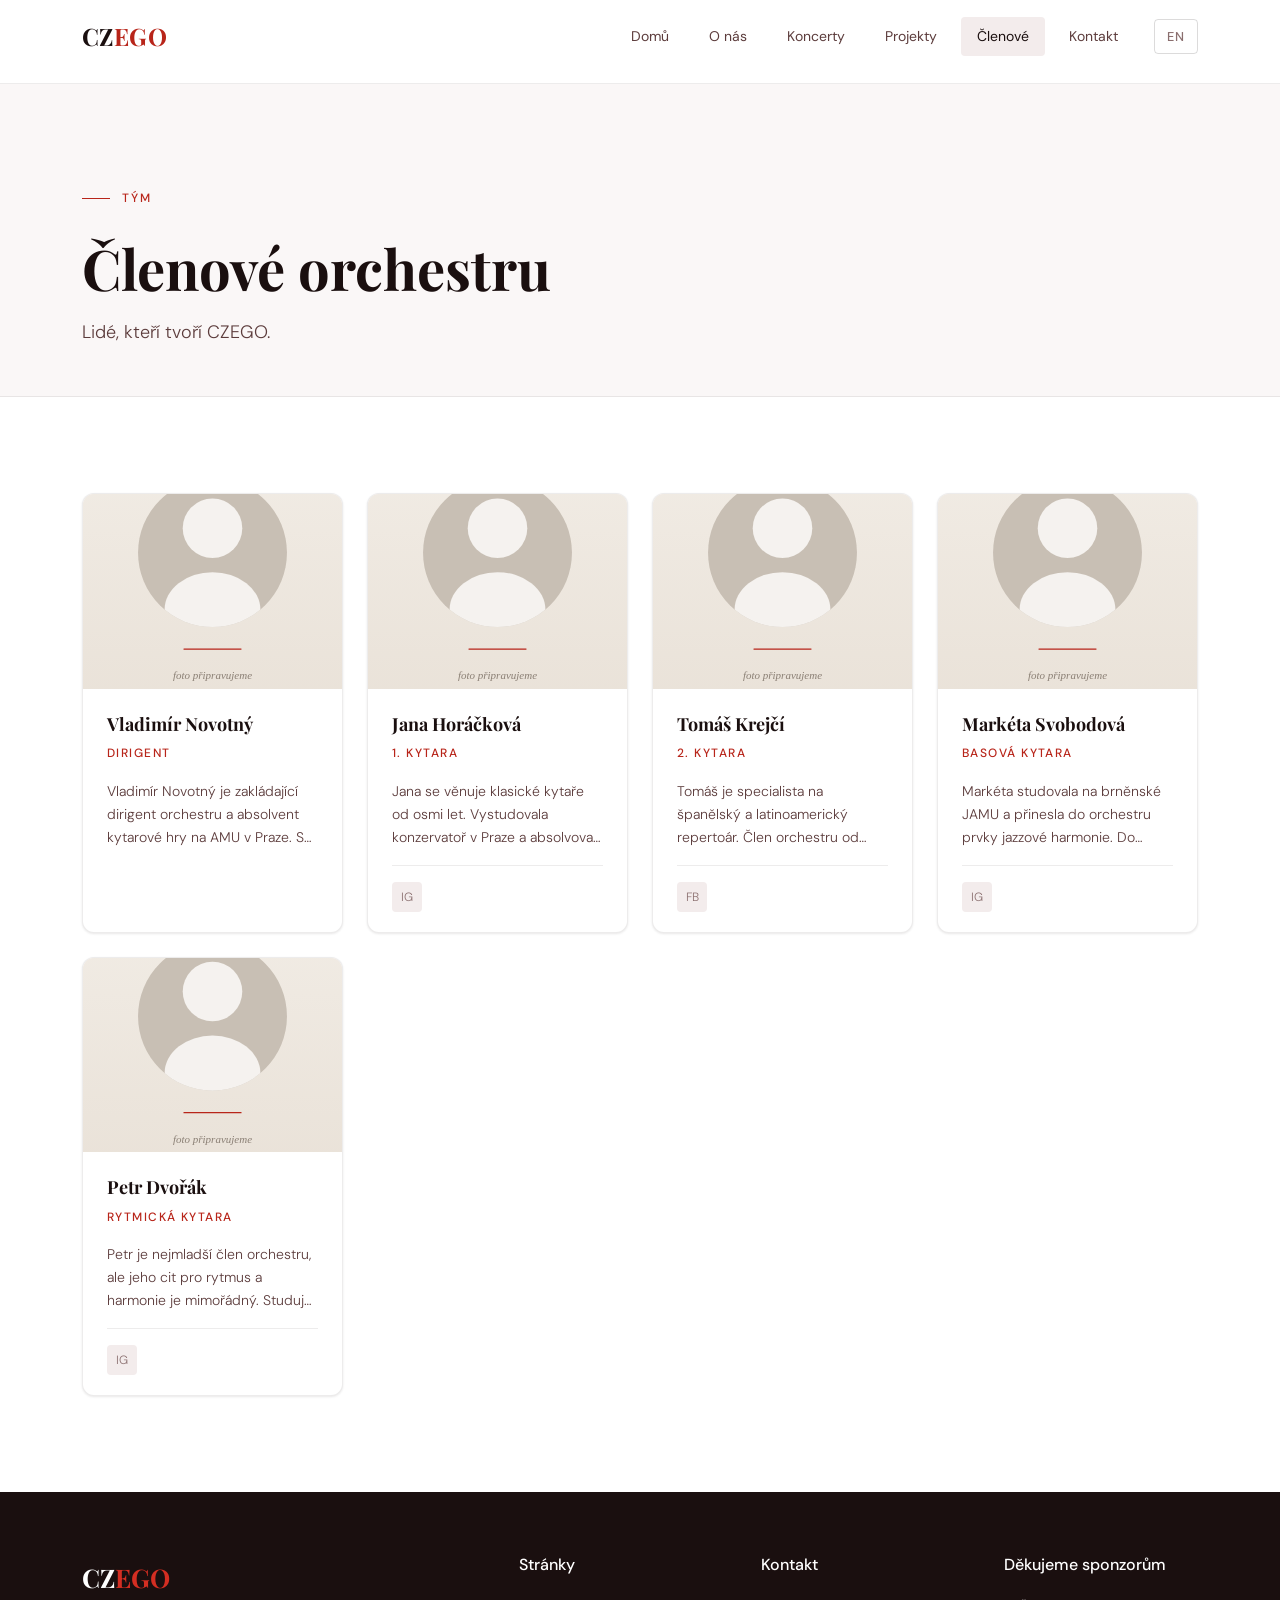
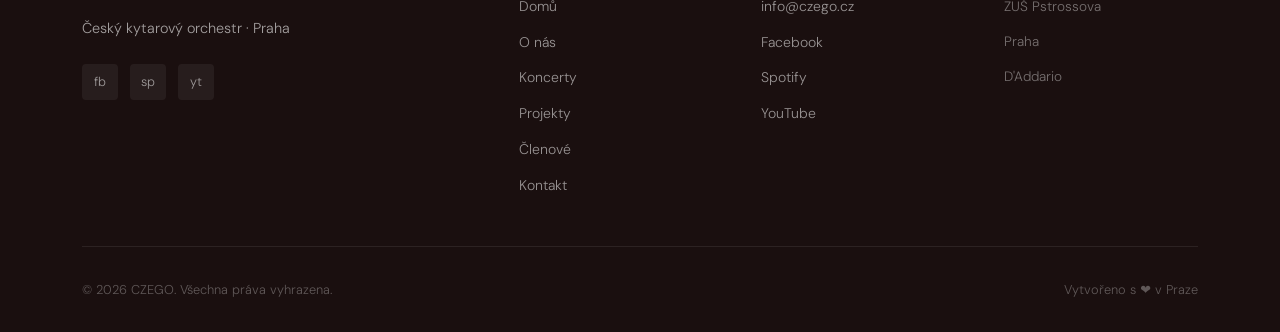
==== clenove.html @ aa153a37 "initial commit" ====
<!DOCTYPE html>
<html lang="cs">
<head>
  <meta charset="UTF-8">
  <meta name="viewport" content="width=device-width, initial-scale=1.0">
  <title>Členové – CZEGO | Český kytarový orchestr</title>
  <meta name="description" content="Poznejte členy Českého kytarového orchestru CZEGO – dirigent Vladimír Novotný a téměř 30 kytarových nadšenců z celé České republiky.">
  <meta name="robots" content="index, follow">
  <link rel="canonical" href="https://czego.cz/clenove.html">
  <link rel="alternate" hreflang="cs" href="https://czego.cz/clenove.html">
  <link rel="alternate" hreflang="en" href="https://czego.cz/clenove.html">
  <meta property="og:type"        content="website">
  <meta property="og:url"         content="https://czego.cz/clenove.html">
  <meta property="og:title"       content="Členové – CZEGO | Český kytarový orchestr">
  <meta property="og:description" content="Poznejte členy Českého kytarového orchestru CZEGO.">
  <meta property="og:image"       content="https://czego.cz/assets/images/og/og-default.jpg">
  <meta property="og:site_name"   content="CZEGO">
  <meta name="twitter:card"       content="summary_large_image">
  <meta name="twitter:image"      content="https://czego.cz/assets/images/og/og-default.jpg">
  <meta name="theme-color"        content="#B8251A">
  <link rel="preconnect" href="https://fonts.googleapis.com">
  <link rel="preconnect" href="https://fonts.gstatic.com" crossorigin>
  <link rel="stylesheet" href="https://fonts.googleapis.com/css2?family=Playfair+Display:ital,wght@0,400;0,700;1,400&family=DM+Sans:opsz,wght@9..40,300;9..40,400;9..40,500&display=swap">
  <link rel="stylesheet" href="assets/css/main.css">
</head>
<body>

<a class="skip-nav" href="#main-content">Přeskočit na obsah</a>

<header class="site-header" role="banner">
  <div class="container">
    <nav class="nav" aria-label="Hlavní navigace">
      <a class="nav__logo" href="index.html">CZ<span>EGO</span></a>
      <button class="nav__burger" id="nav-burger" aria-label="Otevřít menu" aria-expanded="false" aria-controls="nav-links">
        <span></span><span></span><span></span>
      </button>
      <ul class="nav__links" id="nav-links" role="list"></ul>
    </nav>
  </div>
</header>

<main id="main-content" tabindex="-1">

  <div class="page-header">
    <div class="container">
      <p class="eyebrow" id="ph-eyebrow"></p>
      <h1 id="ph-h1"></h1>
      <p class="lead" id="ph-lead" style="margin-top:1rem"></p>
    </div>
  </div>

  <section class="section">
    <div class="container">
      <div id="members-grid" class="members-grid"></div>
    </div>
  </section>

</main>

<footer class="site-footer" role="contentinfo">
  <div class="container" id="site-footer-inner"></div>
</footer>

<script src="assets/js/utils.js"></script>
<script>
(function () {
  const isCs = getLang() === 'cs';
  renderNav('clenove.html');
  renderFooter();

  document.documentElement.lang = getLang();
  if (!isCs) {
    document.title = 'Members – CZEGO | Czech Guitar Orchestra';
    document.querySelector('meta[name="description"]').content = 'Meet the members of the Czech Guitar Orchestra CZEGO – conductor Vladimír Novotný and nearly 30 guitar enthusiasts.';
  }

  document.getElementById('ph-eyebrow').textContent = isCs ? 'Tým' : 'Team';
  document.getElementById('ph-h1').textContent      = isCs ? 'Členové orchestru' : 'Orchestra Members';
  document.getElementById('ph-lead').textContent    = isCs ? 'Lidé, kteří tvoří CZEGO.' : 'The people who make CZEGO.';

  const grid = document.getElementById('members-grid');
  showLoading('members-grid');

  fetchJSON('data/members.json')
    .then(members => {
      const sorted = [...members].sort((a, b) => a.order - b.order);
      grid.innerHTML = sorted.map(m => {
        const hasSocial = m.social && (m.social.instagram || m.social.facebook);
        return `
        <div class="member-card reveal">
          <div class="member-card__photo">
            ${m.photo
              ? `<img src="${escHtml(m.photo)}" alt="${escHtml(m.name)}" loading="lazy" width="400" height="300">`
              : `<div class="member-card__photo-placeholder">${escHtml(initials(m.name))}</div>`}
          </div>
          <div class="member-card__body">
            <div class="member-card__name">${escHtml(m.name)}</div>
            <div class="member-card__role">${escHtml(isCs ? m.role_cs : m.role_en)}</div>
            <p class="member-card__bio">${escHtml(isCs ? m.bio_cs : m.bio_en)}</p>
            ${hasSocial ? `
            <div class="member-card__social">
              ${m.social.instagram ? `<a href="${escHtml(m.social.instagram)}" target="_blank" rel="noopener noreferrer" aria-label="Instagram">IG</a>` : ''}
              ${m.social.facebook  ? `<a href="${escHtml(m.social.facebook)}"  target="_blank" rel="noopener noreferrer" aria-label="Facebook">FB</a>` : ''}
            </div>` : ''}
          </div>
        </div>`;
      }).join('');

      // Structured data pro členy
      const persons = sorted.map(m => ({
        '@context': 'https://schema.org',
        '@type': 'Person',
        'name': m.name,
        'jobTitle': isCs ? m.role_cs : m.role_en,
        'description': isCs ? m.bio_cs : m.bio_en,
        'image': m.photo ? 'https://czego.cz/' + m.photo : undefined,
        'worksFor': { '@type': 'MusicGroup', 'name': 'CZEGO' },
      }));
      const script = document.createElement('script');
      script.type = 'application/ld+json';
      script.textContent = JSON.stringify(persons);
      document.head.appendChild(script);
    })
    .catch(() => showError('members-grid', isCs ? 'Nepodařilo se načíst členy.' : 'Failed to load members.'))
    .finally(() => initReveal());
})();
</script>
</body>
</html>
---- assets/css/main.css ----
/* ============================================================
   CZEGO – Czech Guitar Orchestra
   Design System & Global Styles
   ============================================================ */

/* ── Google Fonts ── */
@import url('https://fonts.googleapis.com/css2?family=Playfair+Display:ital,wght@0,400;0,700;1,400&family=DM+Sans:opsz,wght@9..40,300;9..40,400;9..40,500&display=swap');

/* ── CSS Custom Properties ── */
:root {
  /* Brand colours */
  --red:        #B8251A;
  --red-dark:   #8c1910;
  --red-light:  #d42e22;
  --red-tint:   #fdf2f1;
  --red-tint2:  #f9e0de;

  /* Neutrals */
  --white:      #ffffff;
  --cream:      #faf7f7;
  --sand:       #f3ecec;
  --sand-dark:  #e8dcdc;
  --stone:      #c4b0b0;
  --taupe:      #8a6e6e;
  --brown:      #5c3c3c;
  --ink:        #1a0f0f;

  /* Semantic */
  --text-primary:   var(--ink);
  --text-secondary: var(--brown);
  --text-muted:     var(--taupe);
  --bg-primary:     var(--white);
  --bg-secondary:   var(--cream);
  --bg-tertiary:    var(--sand);
  --border-light:   rgba(26,15,15,.08);
  --border-mid:     rgba(26,15,15,.15);

  /* Typography */
  --font-display: 'Playfair Display', Georgia, serif;
  --font-body:    'DM Sans', system-ui, sans-serif;

  /* Spacing scale */
  --sp-1:  .25rem;
  --sp-2:  .5rem;
  --sp-3:  .75rem;
  --sp-4:  1rem;
  --sp-5:  1.25rem;
  --sp-6:  1.5rem;
  --sp-8:  2rem;
  --sp-10: 2.5rem;
  --sp-12: 3rem;
  --sp-16: 4rem;
  --sp-20: 5rem;
  --sp-24: 6rem;

  /* Radius */
  --r-sm:   4px;
  --r-md:   8px;
  --r-lg:   12px;
  --r-full: 9999px;

  /* Shadows */
  --shadow-sm: 0 1px 3px rgba(26,15,15,.06), 0 1px 2px rgba(26,15,15,.04);
  --shadow-md: 0 4px 12px rgba(26,15,15,.08), 0 2px 4px rgba(26,15,15,.05);
  --shadow-lg: 0 12px 32px rgba(26,15,15,.1), 0 4px 8px rgba(26,15,15,.06);

  /* Transitions */
  --transition: 200ms ease;
  --transition-slow: 400ms ease;

  /* Layout */
  --container: 1180px;
  --container-narrow: 760px;
  --nav-height: 68px;
}

/* ── Reset & Base ── */
*, *::before, *::after { box-sizing: border-box; margin: 0; padding: 0; }

html {
  scroll-behavior: smooth;
  -webkit-text-size-adjust: 100%;
}

body {
  background: var(--bg-primary);
  color: var(--text-primary);
  font-family: var(--font-body);
  font-weight: 300;
  font-size: 1rem;
  line-height: 1.7;
  -webkit-font-smoothing: antialiased;
  -moz-osx-font-smoothing: grayscale;
}

img, svg { display: block; max-width: 100%; }
a { color: inherit; text-decoration: none; }
button { font-family: var(--font-body); cursor: pointer; }
ul, ol { list-style: none; }
input, textarea { font-family: var(--font-body); }

/* ── Skip Nav (Accessibility) ── */
.skip-nav {
  position: absolute;
  top: -100%;
  left: var(--sp-4);
  background: var(--red);
  color: var(--white);
  padding: var(--sp-3) var(--sp-6);
  border-radius: var(--r-sm);
  font-size: .875rem;
  font-weight: 500;
  z-index: 9999;
  transition: top var(--transition);
}
.skip-nav:focus { top: var(--sp-4); }

/* ── Container ── */
.container {
  width: 100%;
  max-width: var(--container);
  margin-inline: auto;
  padding-inline: var(--sp-8);
}
.container--narrow {
  max-width: var(--container-narrow);
}

/* ── Typography ── */
h1, h2, h3, h4, h5, h6 {
  font-family: var(--font-display);
  font-weight: 700;
  line-height: 1.15;
  color: var(--text-primary);
}
h1 { font-size: clamp(2.25rem, 5vw, 3.5rem); }
h2 { font-size: clamp(1.75rem, 3.5vw, 2.5rem); }
h3 { font-size: clamp(1.25rem, 2.5vw, 1.5rem); }
h4 { font-size: 1.125rem; }

p { max-width: 68ch; }
p + p { margin-top: var(--sp-4); }

.lead {
  font-size: 1.125rem;
  color: var(--text-secondary);
  font-weight: 300;
  line-height: 1.75;
}

.eyebrow {
  display: inline-flex;
  align-items: center;
  gap: var(--sp-3);
  font-size: .75rem;
  font-weight: 500;
  letter-spacing: .18em;
  text-transform: uppercase;
  color: var(--red);
  margin-bottom: var(--sp-4);
}
.eyebrow::before {
  content: '';
  display: block;
  width: 28px;
  height: 1.5px;
  background: var(--red);
  flex-shrink: 0;
}

/* ── Buttons ── */
.btn {
  display: inline-flex;
  align-items: center;
  gap: var(--sp-2);
  padding: .75rem 1.75rem;
  font-size: .875rem;
  font-weight: 500;
  letter-spacing: .04em;
  border-radius: var(--r-sm);
  border: 1.5px solid transparent;
  transition: all var(--transition);
  white-space: nowrap;
  line-height: 1;
}
.btn--primary {
  background: var(--red);
  color: var(--white);
  border-color: var(--red);
}
.btn--primary:hover {
  background: var(--red-dark);
  border-color: var(--red-dark);
  transform: translateY(-1px);
  box-shadow: var(--shadow-md);
}
.btn--outline {
  background: transparent;
  color: var(--ink);
  border-color: var(--border-mid);
}
.btn--outline:hover {
  border-color: var(--ink);
  background: var(--ink);
  color: var(--white);
}
.btn--ghost {
  background: transparent;
  color: var(--red);
  border-color: transparent;
  padding-inline: 0;
  text-decoration: underline;
  text-underline-offset: 3px;
}
.btn--ghost:hover { color: var(--red-dark); }

.btn--sm { padding: .5rem 1.125rem; font-size: .8rem; }
.btn--lg { padding: 1rem 2.25rem; font-size: 1rem; }

.btn-group {
  display: flex;
  gap: var(--sp-3);
  flex-wrap: wrap;
  align-items: center;
}

/* ── Navigation ── */
.site-header {
  position: sticky;
  top: 0;
  margin-top: var(--sp-4);
  z-index: 100;
  background: rgba(255,255,255,.95);
  backdrop-filter: blur(12px);
  -webkit-backdrop-filter: blur(12px);
  border-bottom: 1px solid var(--border-light);
  height: var(--nav-height);
}
.nav {
  display: flex;
  align-items: center;
  justify-content: space-between;
  height: 100%;
}
.nav__logo {
  font-family: var(--font-display);
  font-size: 1.5rem;
  font-weight: 700;
  color: var(--ink);
  letter-spacing: .02em;
}
.nav__logo span { color: var(--red); }

.nav__links {
  display: flex;
  align-items: center;
  gap: var(--sp-2);
}
.nav__link {
  display: block;
  padding: var(--sp-2) var(--sp-4);
  font-size: .875rem;
  font-weight: 400;
  color: var(--text-secondary);
  border-radius: var(--r-sm);
  transition: color var(--transition), background var(--transition);
  background: none;
  border: none;
}
.nav__link:hover, .nav__link.active {
  color: var(--ink);
  background: var(--bg-tertiary);
}
.nav__link--cta {
  background: var(--red);
  color: var(--white) !important;
  padding: var(--sp-2) var(--sp-5);
  margin-left: var(--sp-2);
}
.nav__link--cta:hover {
  background: var(--red-dark);
  color: var(--white) !important;
}
.nav__lang {
  display: flex;
  align-items: center;
  gap: var(--sp-1);
  padding: var(--sp-2) var(--sp-3);
  font-size: .8rem;
  font-weight: 500;
  letter-spacing: .06em;
  color: var(--text-muted);
  background: none;
  border: 1px solid var(--border-mid);
  border-radius: var(--r-sm);
  transition: all var(--transition);
  margin-left: var(--sp-3);
}
.nav__lang:hover { color: var(--ink); border-color: var(--ink); }

/* Mobile hamburger */
.nav__burger {
  display: none;
  flex-direction: column;
  justify-content: center;
  gap: 5px;
  width: 36px;
  height: 36px;
  background: none;
  border: none;
  padding: 4px;
}
.nav__burger span {
  display: block;
  height: 1.5px;
  background: var(--ink);
  border-radius: 2px;
  transition: all var(--transition);
}
.nav__burger.open span:nth-child(1) { transform: translateY(6.5px) rotate(45deg); }
.nav__burger.open span:nth-child(2) { opacity: 0; }
.nav__burger.open span:nth-child(3) { transform: translateY(-6.5px) rotate(-45deg); }

/* ── Hero Section ── */
.hero {
  position: relative;
  min-height: calc(100svh - var(--nav-height));
  display: flex;
  align-items: center;
  background: var(--bg-secondary) center/cover no-repeat;
  background-image: linear-gradient(rgba(0, 0, 0, .60), rgba(0, 0, 0, .60)), url('../images/og/hero_main_page.jpg');
  overflow: hidden;
  padding-block: var(--sp-24);
}
.hero::before {
  content: '';
  position: absolute;
  inset: 0;
  background:
    radial-gradient(ellipse 55% 65% at 75% 40%, rgba(184,37,26,.06) 0%, transparent 70%),
    repeating-linear-gradient(
      -45deg,
      transparent, transparent 48px,
      rgba(30,26,23,.015) 48px, rgba(30,26,23,.015) 49px
    );
  pointer-events: none;
}
.hero__content {
  position: relative;
  z-index: 1;
  max-width: 680px;
}
.hero .eyebrow { color: var(--white); opacity: .75; }
.hero .eyebrow::before { background: var(--white); }
.hero__h1 { margin-bottom: var(--sp-6); color: var(--white); }
.hero__h1 em {
  font-style: italic;
  color: var(--red-light);
}
.hero__sub {
  font-size: 1.125rem;
  color: rgba(255,255,255,.85);
  max-width: 500px;
  margin-bottom: var(--sp-8);
  border-left: 2px solid var(--red);
  padding-left: var(--sp-5);
}
.hero .btn--outline {
  color: var(--white);
  border-color: rgba(255,255,255,.5);
}
.hero .btn--outline:hover {
  background: var(--white);
  border-color: var(--white);
  color: var(--ink);
}
.hero__deco {
  position: absolute;
  right: -2rem;
  top: 50%;
  transform: translateY(-50%);
  font-family: var(--font-display);
  font-size: clamp(10rem, 22vw, 22rem);
  font-weight: 700;
  color: rgba(184,37,26,.04);
  line-height: 1;
  pointer-events: none;
  user-select: none;
  letter-spacing: -.02em;
}

/* ── Page Header ── */
.page-header {
  background: var(--bg-secondary);
  padding-block: var(--sp-24) var(--sp-12);
  border-bottom: 1px solid var(--border-light);
}
.page-header h1 { margin-top: var(--sp-3); }

/* ── Section Base ── */
.section {
  padding-block: var(--sp-24);
}
.section--sm { padding-block: var(--sp-16); }
.section--lg { padding-block: clamp(var(--sp-24), 8vw, 9rem); }
.section--alt { background: var(--bg-secondary); }
.section--sand { background: var(--sand); }
.section--dark {
  background: var(--ink);
  color: var(--white);
}
.section--dark .eyebrow { color: var(--red-light); }
.section--dark .eyebrow::before { background: var(--red-light); }
.section--dark h2 { color: var(--white); }
.section--dark .lead { color: rgba(255,255,255,.65); }

.section__header {
  margin-bottom: var(--sp-12);
  max-width: 600px;
}
.section__header h2 { margin-top: var(--sp-3); }
.section__header .lead { margin-top: var(--sp-4); }

/* ── Concert Cards ── */
.concerts-grid {
  display: grid;
  grid-template-columns: repeat(auto-fill, minmax(300px, 1fr));
  gap: 1px;
  background: var(--border-light);
  border: 1px solid var(--border-light);
  border-radius: var(--r-md);
  overflow: hidden;
}
.concert-card {
  background: var(--white);
  padding: var(--sp-8);
  position: relative;
  transition: background var(--transition), box-shadow var(--transition);
}
.concert-card::before {
  content: '';
  position: absolute;
  top: 0; left: 0; right: 0;
  height: 3px;
  background: var(--red);
  transform: scaleX(0);
  transform-origin: left;
  transition: transform var(--transition-slow);
}
.concert-card:hover { background: var(--cream); }
.concert-card:hover::before { transform: scaleX(1); }

.concert-card__badge {
  display: inline-block;
  font-size: .7rem;
  font-weight: 500;
  letter-spacing: .1em;
  text-transform: uppercase;
  padding: .2rem .65rem;
  border-radius: var(--r-full);
  margin-bottom: var(--sp-4);
}
.concert-card__badge--upcoming {
  background: var(--red-tint);
  color: var(--red);
}
.concert-card__badge--past {
  background: var(--bg-tertiary);
  color: var(--text-muted);
}
.concert-card__date {
  font-family: var(--font-display);
  font-size: 3.5rem;
  font-weight: 700;
  line-height: 1;
  color: var(--red);
}
.concert-card__month {
  font-size: .72rem;
  font-weight: 500;
  letter-spacing: .15em;
  text-transform: uppercase;
  color: var(--text-muted);
  margin-bottom: var(--sp-4);
}
.concert-card__title {
  font-family: var(--font-display);
  font-size: 1.125rem;
  font-weight: 700;
  margin-bottom: var(--sp-3);
  color: var(--text-primary);
}
.concert-card__meta {
  font-size: .85rem;
  color: var(--text-muted);
  margin-bottom: var(--sp-1);
}
.concert-card__desc {
  font-size: .875rem;
  color: var(--text-secondary);
  margin-top: var(--sp-3);
  line-height: 1.65;
}
.concert-card__price {
  display: inline-flex;
  align-items: center;
  margin-top: var(--sp-4);
  padding: .3rem .85rem;
  border: 1px solid var(--red-tint2);
  border-radius: var(--r-full);
  font-size: .78rem;
  font-weight: 500;
  color: var(--red);
  background: var(--red-tint);
}

/* ── Member Cards ── */
.members-grid {
  display: grid;
  grid-template-columns: repeat(auto-fill, minmax(240px, 1fr));
  gap: var(--sp-6);
}
.member-card {
  background: var(--white);
  border: 1px solid var(--border-light);
  border-radius: var(--r-lg);
  overflow: hidden;
  transition: box-shadow var(--transition), transform var(--transition);
  box-shadow: var(--shadow-sm);
}
.member-card:hover {
  box-shadow: var(--shadow-lg);
  transform: translateY(-3px);
}
.member-card__photo {
  aspect-ratio: 4/3;
  overflow: hidden;
  background: var(--sand);
  position: relative;
}
.member-card__photo img {
  width: 100%;
  height: 100%;
  object-fit: cover;
  transition: transform var(--transition-slow);
}
.member-card:hover .member-card__photo img { transform: scale(1.04); }
.member-card__photo-placeholder {
  width: 100%;
  height: 100%;
  display: flex;
  align-items: center;
  justify-content: center;
  font-family: var(--font-display);
  font-size: 2.5rem;
  font-weight: 700;
  color: var(--red);
  background: linear-gradient(135deg, var(--red-tint) 0%, var(--sand) 100%);
}
.member-card__body { padding: var(--sp-5) var(--sp-6); }
.member-card__name {
  font-family: var(--font-display);
  font-size: 1.125rem;
  font-weight: 700;
  margin-bottom: var(--sp-1);
}
.member-card__role {
  font-size: .75rem;
  font-weight: 500;
  letter-spacing: .12em;
  text-transform: uppercase;
  color: var(--red);
  margin-bottom: var(--sp-4);
}
.member-card__bio {
  font-size: .875rem;
  color: var(--text-secondary);
  line-height: 1.65;
  display: -webkit-box;
  -webkit-line-clamp: 3;
  -webkit-box-orient: vertical;
  overflow: hidden;
}
.member-card__social {
  display: flex;
  gap: var(--sp-3);
  margin-top: var(--sp-4);
  padding-top: var(--sp-4);
  border-top: 1px solid var(--border-light);
}
.member-card__social a {
  display: flex;
  align-items: center;
  justify-content: center;
  width: 30px;
  height: 30px;
  border-radius: var(--r-sm);
  background: var(--bg-tertiary);
  color: var(--text-muted);
  font-size: .75rem;
  transition: all var(--transition);
}
.member-card__social a:hover {
  background: var(--red-tint);
  color: var(--red);
}

/* ── Project Cards ── */
.projects-grid {
  display: grid;
  grid-template-columns: repeat(auto-fill, minmax(320px, 1fr));
  gap: var(--sp-6);
}
.project-card {
  background: var(--white);
  border: 1px solid var(--border-light);
  border-radius: var(--r-lg);
  overflow: hidden;
  box-shadow: var(--shadow-sm);
  transition: box-shadow var(--transition), transform var(--transition);
}
.project-card:hover {
  box-shadow: var(--shadow-lg);
  transform: translateY(-3px);
}
.project-card__image {
  aspect-ratio: 16/9;
  overflow: hidden;
  background: var(--sand);
  position: relative;
}
.project-card__image img {
  width: 100%;
  height: 100%;
  object-fit: cover;
  transition: transform var(--transition-slow);
}
.project-card:hover .project-card__image img { transform: scale(1.04); }
.project-card__image-placeholder {
  width: 100%;
  height: 100%;
  display: flex;
  align-items: center;
  justify-content: center;
  font-size: 2.5rem;
}
.project-card__body { padding: var(--sp-6); }
.project-card__meta {
  display: flex;
  align-items: center;
  gap: var(--sp-3);
  margin-bottom: var(--sp-4);
}
.project-card__category {
  font-size: .7rem;
  font-weight: 500;
  letter-spacing: .1em;
  text-transform: uppercase;
  padding: .2rem .65rem;
  border-radius: var(--r-full);
  background: var(--red-tint);
  color: var(--red);
}
.project-card__year {
  font-size: .78rem;
  color: var(--text-muted);
}
.project-card__title {
  font-family: var(--font-display);
  font-size: 1.125rem;
  font-weight: 700;
  margin-bottom: var(--sp-3);
}
.project-card__desc {
  font-size: .875rem;
  color: var(--text-secondary);
  line-height: 1.65;
}
.project-card__partner {
  margin-top: var(--sp-4);
  padding-top: var(--sp-4);
  border-top: 1px solid var(--border-light);
  font-size: .8rem;
  color: var(--text-muted);
}
.project-card__partner strong { color: var(--text-secondary); }

/* ── Quote Block ── */
.quote-block {
  position: relative;
  padding: var(--sp-10) var(--sp-10) var(--sp-10) var(--sp-12);
  background: var(--red-tint);
  border-left: 4px solid var(--red);
  border-radius: 0 var(--r-md) var(--r-md) 0;
}
.quote-block::before {
  content: '\201C';
  font-family: var(--font-display);
  font-size: 6rem;
  line-height: 1;
  color: var(--red);
  opacity: .2;
  position: absolute;
  top: var(--sp-3);
  left: var(--sp-6);
}
.quote-block__text {
  font-family: var(--font-display);
  font-style: italic;
  font-size: 1.2rem;
  line-height: 1.7;
  color: var(--ink);
  margin-bottom: var(--sp-4);
}
.quote-block__cite {
  font-size: .8rem;
  font-weight: 500;
  letter-spacing: .1em;
  text-transform: uppercase;
  color: var(--red);
}

/* ── Stats Row ── */
.stats-row {
  display: grid;
  grid-template-columns: repeat(auto-fit, minmax(120px, 1fr));
  gap: var(--sp-6);
  padding: var(--sp-8);
  background: var(--white);
  border: 1px solid var(--border-light);
  border-radius: var(--r-lg);
  box-shadow: var(--shadow-sm);
}
.stat {
  text-align: center;
  padding: var(--sp-4) 0;
}
.stat__num {
  font-family: var(--font-display);
  font-size: 2.5rem;
  font-weight: 700;
  color: var(--red);
  line-height: 1;
  margin-bottom: var(--sp-2);
}
.stat__label {
  font-size: .75rem;
  font-weight: 500;
  letter-spacing: .1em;
  text-transform: uppercase;
  color: var(--text-muted);
}

/* ── Two Column Layout ── */
.two-col {
  display: grid;
  grid-template-columns: 1fr 1fr;
  gap: var(--sp-16);
  align-items: center;
}
.two-col--reverse { direction: rtl; }
.two-col--reverse > * { direction: ltr; }

/* ── Destination Tags ── */
.dest-list {
  display: flex;
  gap: var(--sp-2);
  flex-wrap: wrap;
  margin-top: var(--sp-6);
}
.dest-tag {
  display: flex;
  align-items: center;
  gap: var(--sp-2);
  padding: var(--sp-2) var(--sp-5);
  border: 1.5px solid var(--border-mid);
  border-radius: var(--r-full);
  font-size: .875rem;
  font-weight: 400;
  color: var(--text-secondary);
  transition: all var(--transition);
}
.dest-tag--highlight {
  border-color: var(--red-tint2);
  background: var(--red-tint);
  color: var(--red);
  font-weight: 500;
}
.dest-tag:hover { border-color: var(--red); color: var(--red); background: var(--red-tint); }

/* ── Section Divider ── */
.divider {
  height: 1px;
  background: var(--border-light);
  margin-block: var(--sp-8);
}

/* ── Footer ── */
.site-footer {
  background: var(--ink);
  color: rgba(255,255,255,.6);
  padding-block: var(--sp-16) var(--sp-8);
}
.site-footer h3 {
  color: var(--white);
  font-size: 1rem;
  font-weight: 500;
  font-family: var(--font-body);
  margin-bottom: var(--sp-5);
}
.footer__grid {
  display: grid;
  grid-template-columns: 2fr 1fr 1fr 1fr;
  gap: var(--sp-12);
  padding-bottom: var(--sp-12);
  border-bottom: 1px solid rgba(255,255,255,.08);
}
.footer__logo {
  font-family: var(--font-display);
  font-size: 1.6rem;
  font-weight: 700;
  color: var(--white);
  margin-bottom: var(--sp-4);
  display: inline-block;
}
.footer__logo span { color: var(--red-light); }
.footer__tagline {
  font-size: .9rem;
  line-height: 1.7;
  margin-bottom: var(--sp-6);
}
.footer__links { display: flex; flex-direction: column; gap: var(--sp-3); }
.footer__links a {
  font-size: .875rem;
  color: rgba(255,255,255,.55);
  transition: color var(--transition);
}
.footer__links a:hover { color: var(--white); }
.footer__social {
  display: flex;
  gap: var(--sp-3);
  margin-top: var(--sp-4);
}
.footer__social a {
  display: flex;
  align-items: center;
  justify-content: center;
  width: 36px;
  height: 36px;
  border-radius: var(--r-sm);
  background: rgba(255,255,255,.06);
  color: rgba(255,255,255,.55);
  font-size: .8rem;
  transition: all var(--transition);
}
.footer__social a:hover { background: var(--red); color: var(--white); }
.footer__bottom {
  display: flex;
  align-items: center;
  justify-content: space-between;
  padding-top: var(--sp-8);
  font-size: .8rem;
  color: rgba(255,255,255,.3);
  flex-wrap: wrap;
  gap: var(--sp-4);
}

/* ── Loading & Error States ── */
.loading-state {
  display: flex;
  align-items: center;
  justify-content: center;
  padding: var(--sp-16);
  color: var(--text-muted);
  font-size: .9rem;
  gap: var(--sp-3);
}
.loading-spinner {
  width: 20px;
  height: 20px;
  border: 2px solid var(--border-mid);
  border-top-color: var(--red);
  border-radius: 50%;
  animation: spin .8s linear infinite;
}
@keyframes spin { to { transform: rotate(360deg); } }

.error-state {
  padding: var(--sp-8);
  background: var(--red-tint);
  border: 1px solid var(--red-tint2);
  border-radius: var(--r-md);
  color: var(--red-dark);
  font-size: .9rem;
}
.empty-state {
  padding: var(--sp-12);
  text-align: center;
  color: var(--text-muted);
  font-style: italic;
}

/* ── Reveal animations ── */
.reveal {
  opacity: 0;
  transform: translateY(24px);
  transition: opacity .65s ease, transform .65s ease;
}
.reveal.visible {
  opacity: 1;
  transform: none;
}
.reveal-delay-1 { transition-delay: .1s; }
.reveal-delay-2 { transition-delay: .2s; }
.reveal-delay-3 { transition-delay: .3s; }

/* ── Utility ── */
.text-center { text-align: center; }
.text-red { color: var(--red); }
.sr-only {
  position: absolute;
  width: 1px;
  height: 1px;
  padding: 0;
  margin: -1px;
  overflow: hidden;
  clip: rect(0,0,0,0);
  white-space: nowrap;
  border: 0;
}

/* ── Responsive ── */
@media (max-width: 1024px) {
  .footer__grid { grid-template-columns: 1fr 1fr; gap: var(--sp-10); }
  .two-col { gap: var(--sp-10); }
}

@media (max-width: 768px) {
  :root { --nav-height: 60px; }
  .container { padding-inline: var(--sp-5); }

  .nav__links { display: none; flex-direction: column; gap: 0; }
  .nav__links.open {
    display: flex;
    position: fixed;
    top: var(--nav-height);
    left: 0; right: 0;
    background: var(--white);
    border-bottom: 1px solid var(--border-light);
    padding: var(--sp-4);
    box-shadow: var(--shadow-md);
  }
  .nav__links.open .nav__link { padding: var(--sp-4); font-size: 1rem; }
  .nav__links.open .nav__lang { margin: var(--sp-4) var(--sp-4) 0; width: fit-content; }
  .nav__burger { display: flex; }

  .hero { padding-block: var(--sp-16); }
  .hero__deco { display: none; }
  .two-col { grid-template-columns: 1fr; }
  .section { padding-block: var(--sp-16); }
  .footer__grid { grid-template-columns: 1fr; gap: var(--sp-8); }
  .footer__bottom { flex-direction: column; align-items: flex-start; }
  .stats-row { grid-template-columns: repeat(2, 1fr); }
  .projects-grid { grid-template-columns: 1fr; }
  .members-grid { grid-template-columns: repeat(auto-fill, minmax(200px, 1fr)); }
}

@media (max-width: 480px) {
  .btn-group { flex-direction: column; align-items: flex-start; }
  .concerts-grid { grid-template-columns: 1fr; }
  .stats-row { grid-template-columns: repeat(2, 1fr); }
}

/* ── Print ── */
@media print {
  .site-header, .site-footer, .nav__burger { display: none; }
  body { color: #000; background: #fff; }
  a { text-decoration: underline; }
}
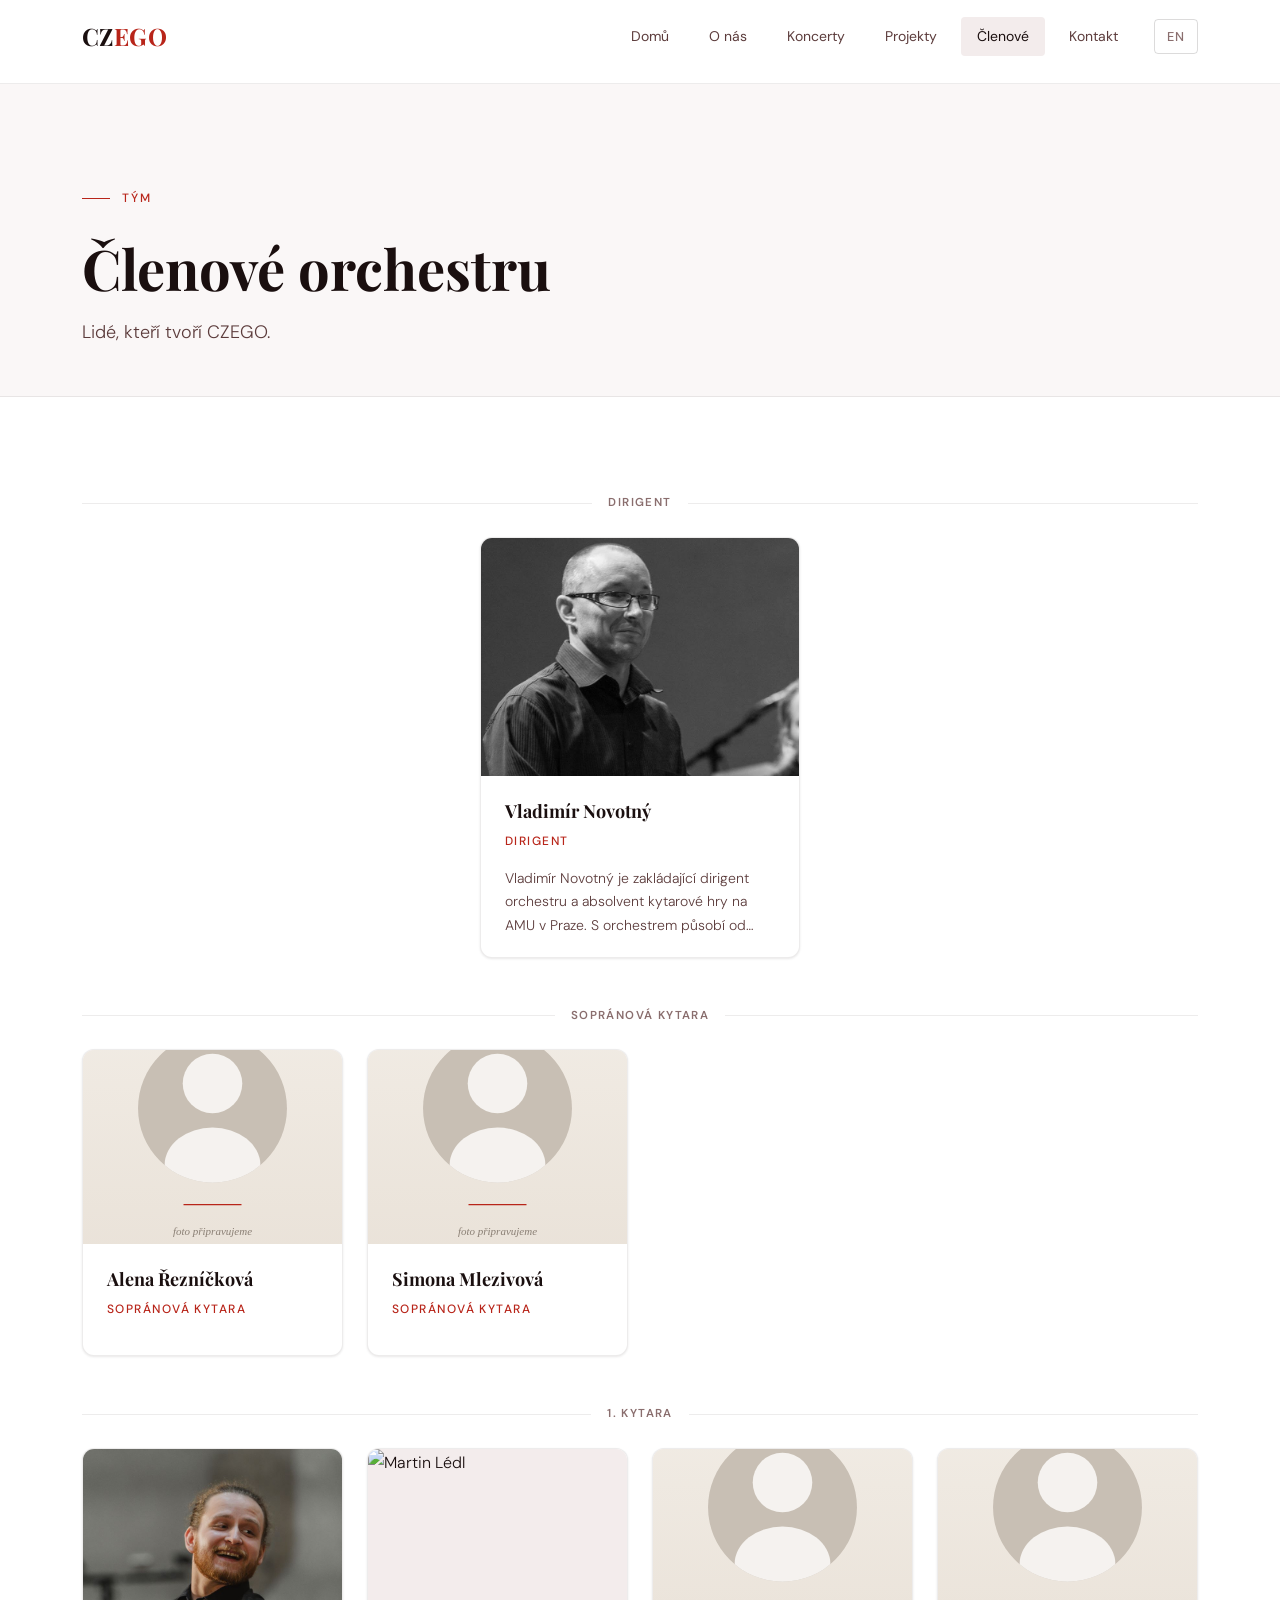
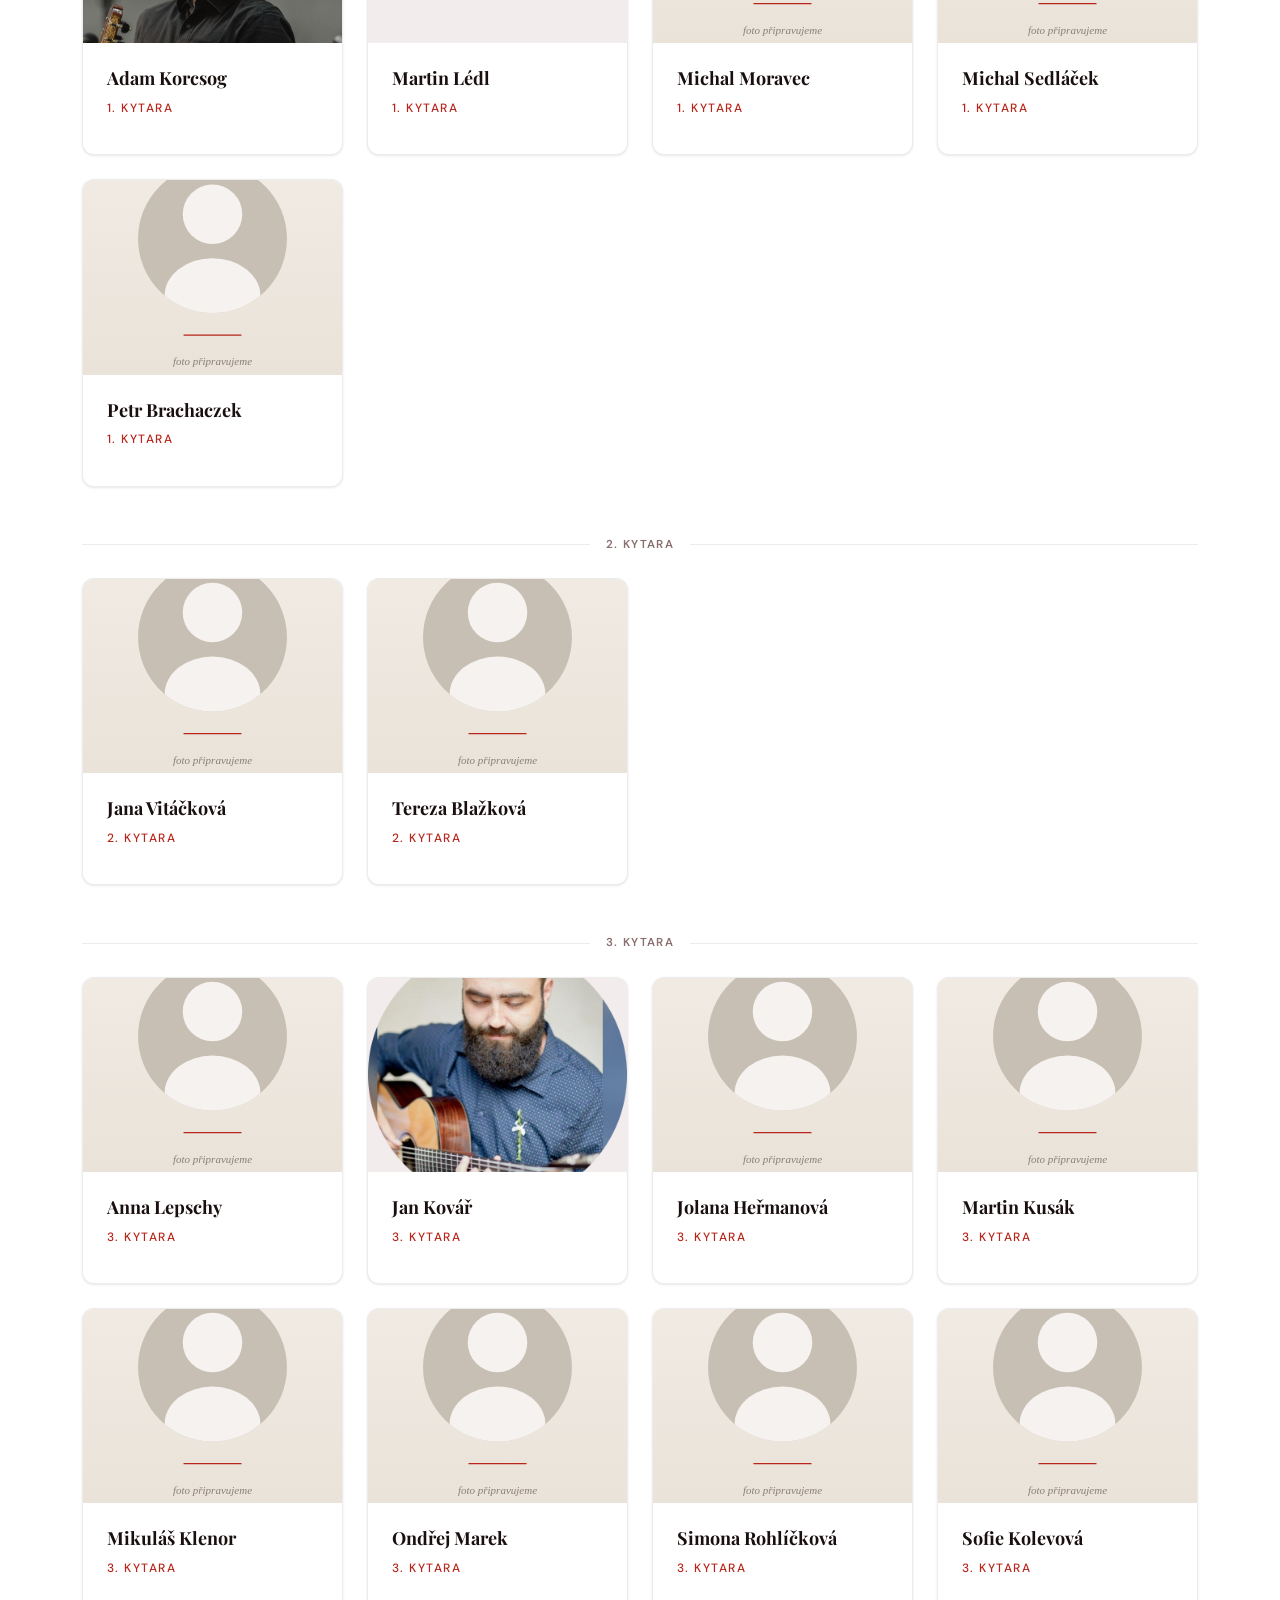
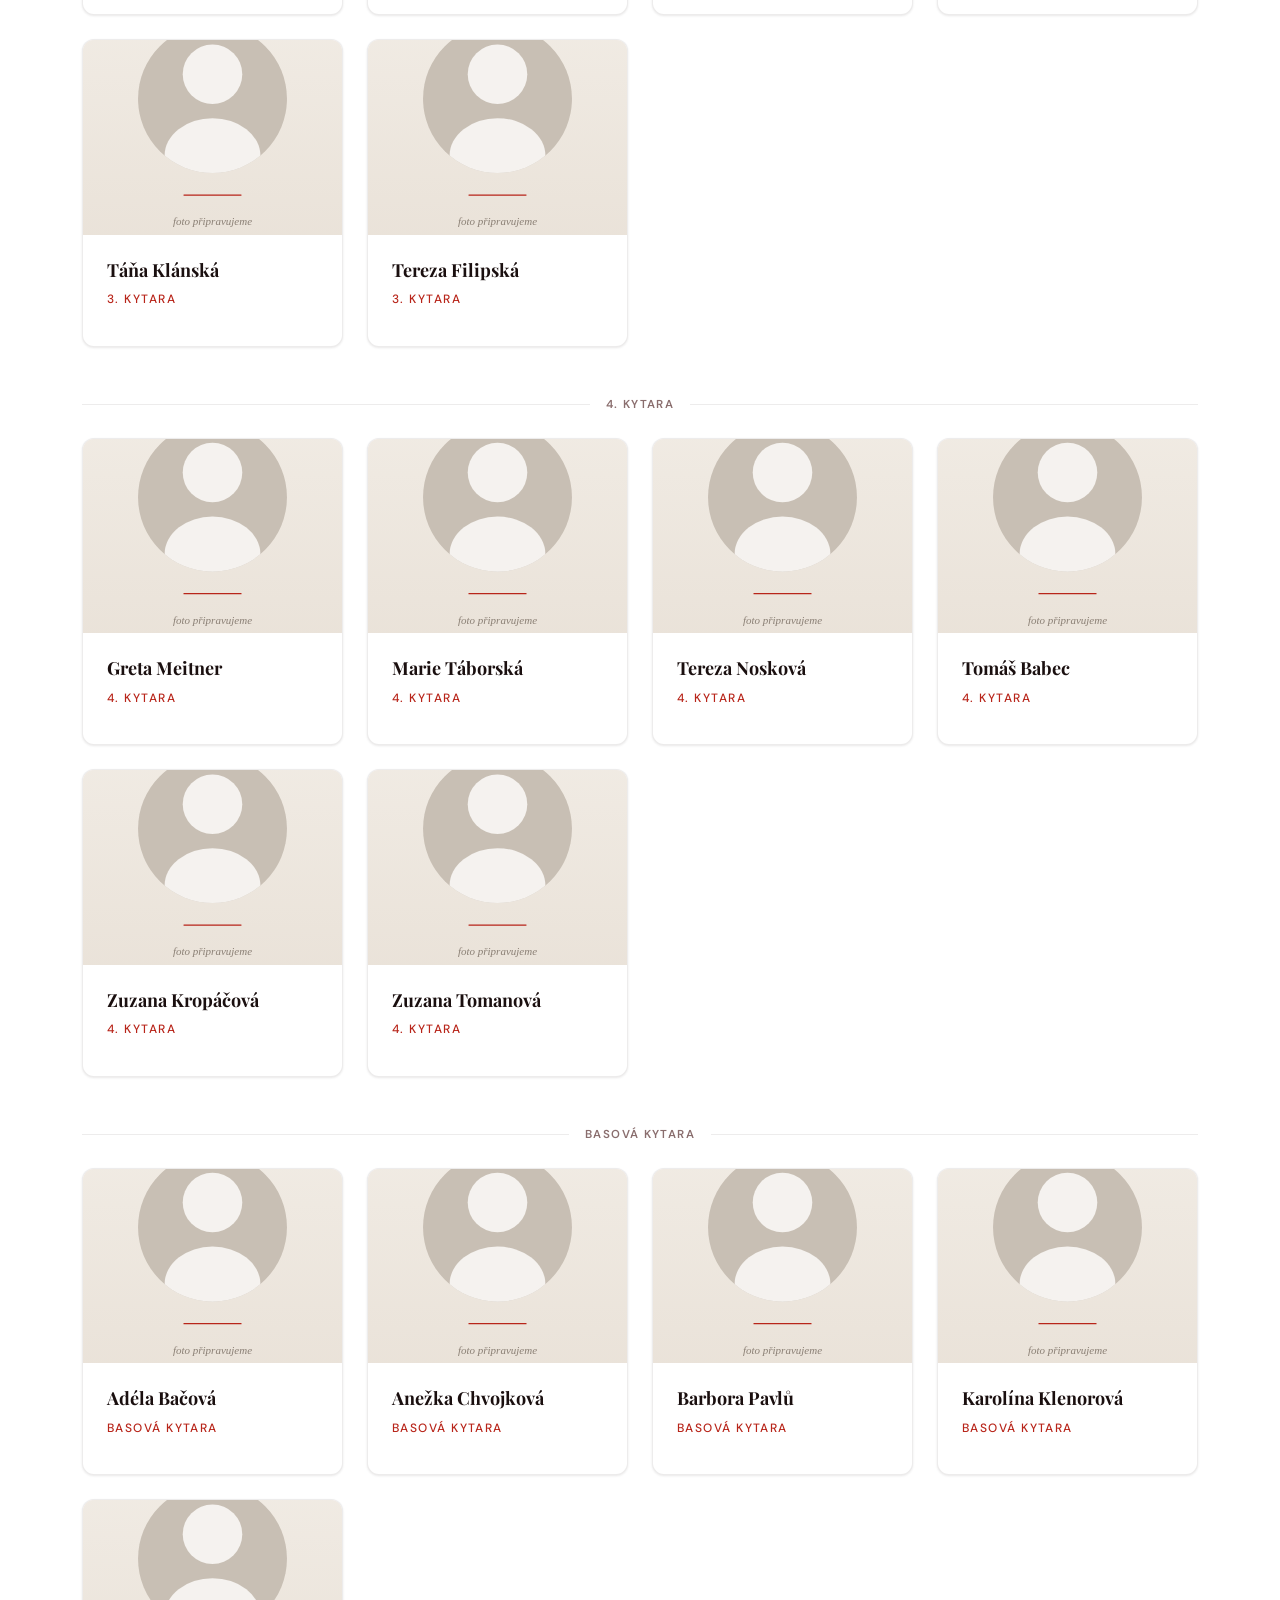
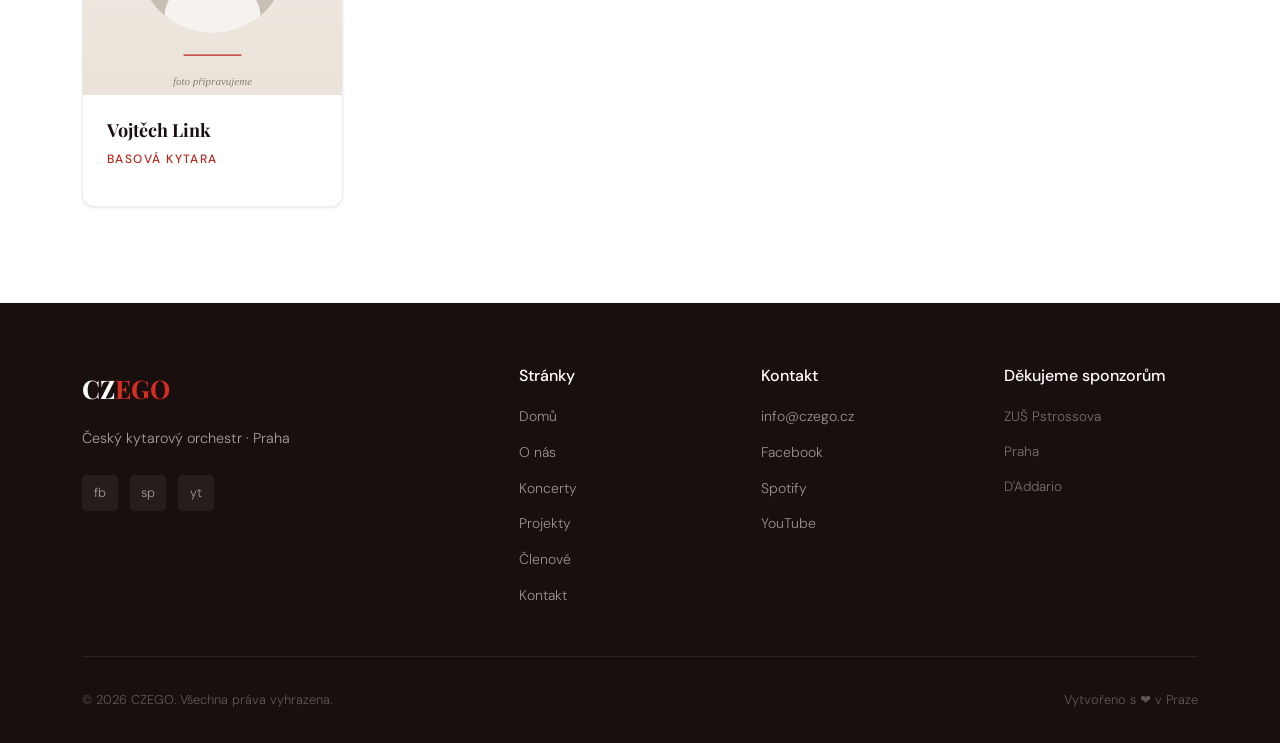
==== commit 779ad476: "update members section and abroad section" ====
--- a/clenove.html
+++ b/clenove.html
@@ -51,7 +51,7 @@
 
   <section class="section">
     <div class="container">
-      <div id="members-grid" class="members-grid"></div>
+      <div id="members-grid"></div>
     </div>
   </section>
 
@@ -83,8 +83,22 @@
 
   fetchJSON('data/members.json')
     .then(members => {
-      const sorted = [...members].sort((a, b) => a.order - b.order);
-      grid.innerHTML = sorted.map(m => {
+      const ROLE_ORDER = {
+        'Dirigent':         0,
+        'Sopránová kytara': 1,
+        '1. kytara':        2,
+        '2. kytara':        3,
+        '3. kytara':        4,
+        '4. kytara':        5,
+        'Basová kytara':    6,
+      };
+      const sorted = [...members].sort((a, b) => {
+        const ra = ROLE_ORDER[a.role_cs] ?? Infinity;
+        const rb = ROLE_ORDER[b.role_cs] ?? Infinity;
+        if (ra !== rb) return ra - rb;
+        return a.name.localeCompare(b.name, 'cs');
+      });
+      function memberCardHTML(m) {
         const hasSocial = m.social && (m.social.instagram || m.social.facebook);
         return `
         <div class="member-card reveal">
@@ -104,7 +118,24 @@
             </div>` : ''}
           </div>
         </div>`;
-      }).join('');
+      }
+
+      // Seskup podle role (zachová pořadí z ROLE_ORDER)
+      const groupMap = new Map();
+      for (const m of sorted) {
+        if (!groupMap.has(m.role_cs)) groupMap.set(m.role_cs, { role_cs: m.role_cs, role_en: m.role_en, members: [] });
+        groupMap.get(m.role_cs).members.push(m);
+      }
+
+      grid.innerHTML = [...groupMap.values()].map(g => `
+        <div class="members-group">
+          <div class="members-group__header">
+            <span class="members-group__label">${escHtml(isCs ? g.role_cs : g.role_en)}</span>
+          </div>
+          <div class="members-grid${g.members.length === 1 ? ' members-grid--solo' : ''}">
+            ${g.members.map(memberCardHTML).join('')}
+          </div>
+        </div>`).join('');
 
       // Structured data pro členy
       const persons = sorted.map(m => ({
--- a/assets/css/main.css
+++ b/assets/css/main.css
@@ -513,12 +513,76 @@
   color: var(--red);
   background: var(--red-tint);
 }
+.concert-card__tickets {
+  display: flex;
+  flex-wrap: wrap;
+  gap: var(--sp-2);
+  margin-top: var(--sp-3);
+}
+.concert-card__tickets-label {
+  display: inline-flex;
+  align-items: center;
+  padding: .3rem .85rem;
+  border: 1px solid var(--border);
+  border-radius: var(--r-full);
+  font-size: .78rem;
+  font-weight: 500;
+  color: var(--text-secondary);
+  background: var(--bg-secondary);
+}
+.concert-card__tickets-link {
+  display: inline-flex;
+  align-items: center;
+  padding: .3rem .85rem;
+  border: 1px solid var(--red);
+  border-radius: var(--r-full);
+  font-size: .78rem;
+  font-weight: 500;
+  color: var(--red);
+  background: transparent;
+  text-decoration: none;
+  transition: background var(--transition), color var(--transition);
+}
+.concert-card__tickets-link:hover {
+  background: var(--red);
+  color: var(--white);
+}
+
+/* ── Member Groups ── */
+.members-group + .members-group {
+  margin-top: var(--sp-12);
+}
+.members-group__header {
+  display: flex;
+  align-items: center;
+  gap: var(--sp-4);
+  margin-bottom: var(--sp-6);
+}
+.members-group__label {
+  white-space: nowrap;
+  font-size: .72rem;
+  font-weight: 600;
+  letter-spacing: .12em;
+  text-transform: uppercase;
+  color: var(--text-muted);
+}
+.members-group__header::before,
+.members-group__header::after {
+  content: '';
+  flex: 1;
+  height: 1px;
+  background: var(--border-light);
+}
 
 /* ── Member Cards ── */
 .members-grid {
   display: grid;
   grid-template-columns: repeat(auto-fill, minmax(240px, 1fr));
   gap: var(--sp-6);
+}
+.members-grid--solo {
+  grid-template-columns: minmax(240px, 320px);
+  justify-content: center;
 }
 .member-card {
   background: var(--white);
@@ -787,6 +851,122 @@
   font-weight: 500;
 }
 .dest-tag:hover { border-color: var(--red); color: var(--red); background: var(--red-tint); }
+
+/* ── Abroad Tabs ── */
+.abroad-tablist {
+  display: flex;
+  flex-wrap: wrap;
+  gap: var(--sp-2);
+  margin-top: var(--sp-8);
+  margin-bottom: var(--sp-8);
+}
+.abroad-tab {
+  display: inline-flex;
+  align-items: center;
+  gap: var(--sp-2);
+  padding: .45rem 1.1rem;
+  border: 1px solid var(--border-mid);
+  border-radius: var(--r-full);
+  background: transparent;
+  font-size: .85rem;
+  font-weight: 500;
+  color: var(--text-secondary);
+  cursor: pointer;
+  transition: all var(--transition);
+  font-family: var(--font-body);
+}
+.abroad-tab:hover {
+  border-color: var(--red);
+  color: var(--red);
+  background: var(--red-tint);
+}
+.abroad-tab--active {
+  border-color: var(--red);
+  background: var(--red);
+  color: var(--white);
+}
+.abroad-tab--active:hover {
+  background: var(--red-dark);
+  border-color: var(--red-dark);
+  color: var(--white);
+}
+.abroad-tab--highlight:not(.abroad-tab--active) {
+  border-color: var(--red-tint2);
+  color: var(--red);
+  background: var(--red-tint);
+}
+.abroad-panel {
+  animation: fadeSlideUp 280ms ease both;
+}
+@keyframes fadeSlideUp {
+  from { opacity: 0; transform: translateY(12px); }
+  to   { opacity: 1; transform: translateY(0); }
+}
+.two-col--abroad {
+  align-items: start;
+  gap: var(--sp-12);
+}
+.abroad-photo-wrap {
+  border-radius: var(--r-lg);
+  overflow: hidden;
+  box-shadow: 0 8px 32px rgba(26,8,8,.18);
+}
+.abroad-photo {
+  display: block;
+  width: 100%;
+  height: auto;
+  aspect-ratio: 8 / 5;
+  object-fit: cover;
+}
+.abroad-content {
+  display: flex;
+  flex-direction: column;
+  gap: var(--sp-4);
+}
+.abroad-content--full {
+  max-width: 680px;
+}
+.abroad-event {
+  font-size: .78rem;
+  font-weight: 500;
+  letter-spacing: .08em;
+  text-transform: uppercase;
+  color: var(--red);
+  margin: 0;
+}
+.abroad-title {
+  font-family: var(--font-display);
+  font-size: clamp(1.4rem, 3vw, 2rem);
+  font-weight: 700;
+  color: var(--text-primary);
+  margin: 0;
+}
+.abroad-texts p {
+  font-size: .95rem;
+  color: var(--text-secondary);
+  line-height: 1.75;
+  margin: 0;
+}
+.abroad-texts p + p { margin-top: var(--sp-3); }
+.abroad-facts {
+  display: flex;
+  flex-wrap: wrap;
+  gap: var(--sp-2);
+  margin-top: var(--sp-2);
+}
+.abroad-fact {
+  display: inline-flex;
+  align-items: center;
+  padding: .28rem .8rem;
+  border: 1px solid var(--border-light);
+  border-radius: var(--r-full);
+  font-size: .78rem;
+  color: var(--text-muted);
+  background: var(--white);
+}
+@media (max-width: 768px) {
+  .two-col--abroad { grid-template-columns: 1fr; gap: var(--sp-8); }
+}
 
 /* ── Section Divider ── */
 .divider {
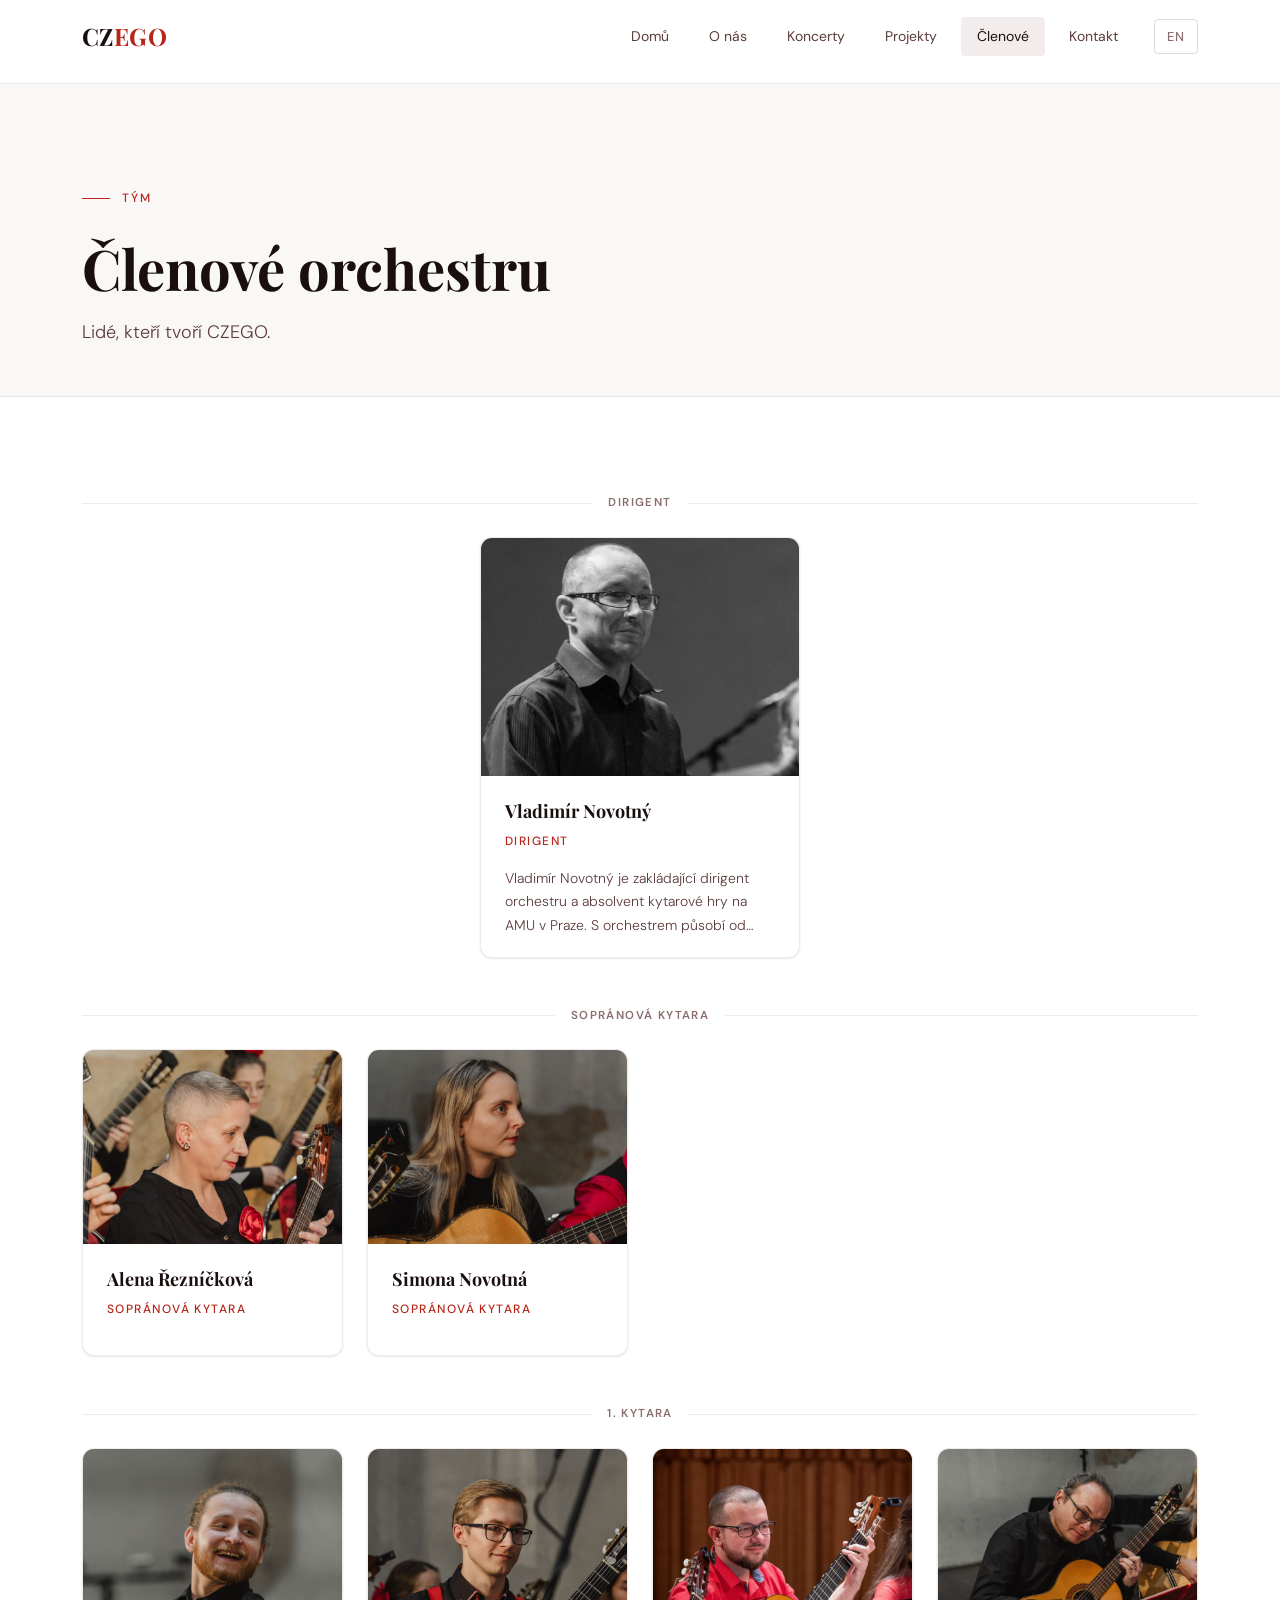
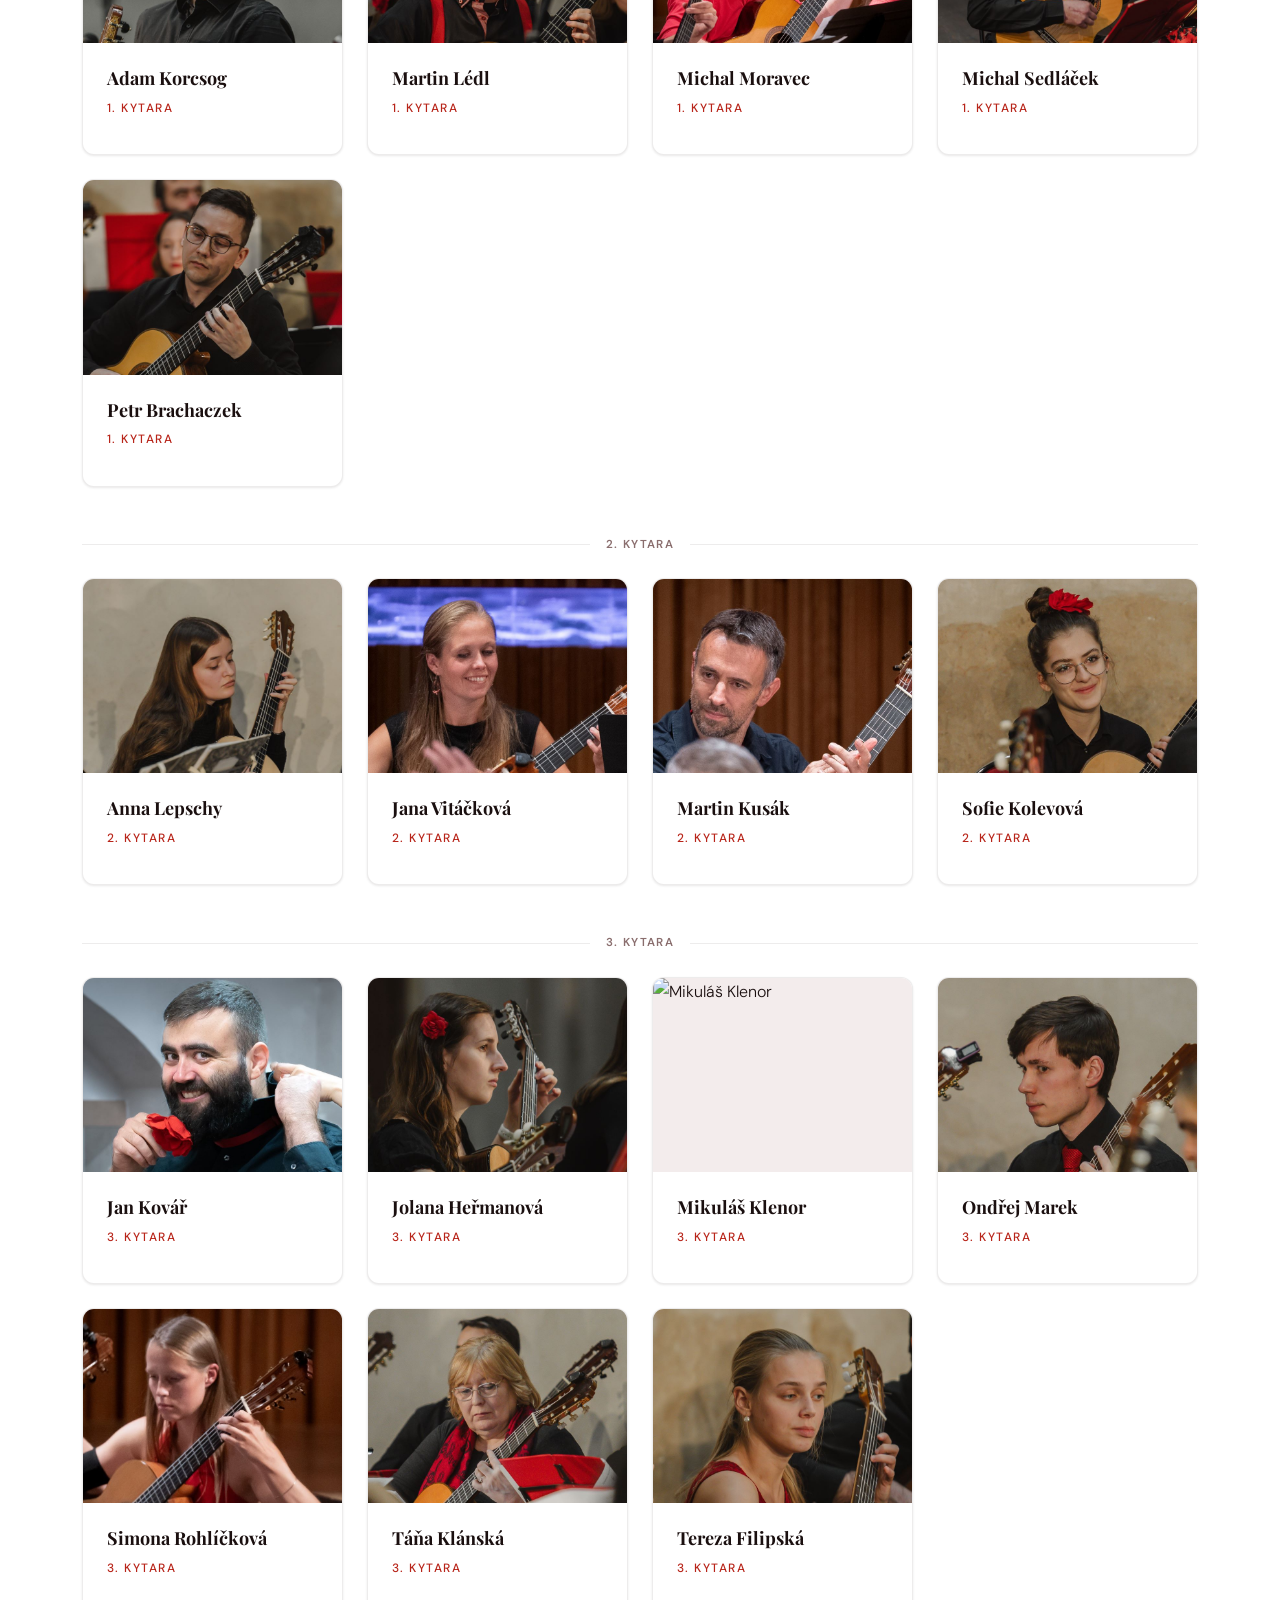
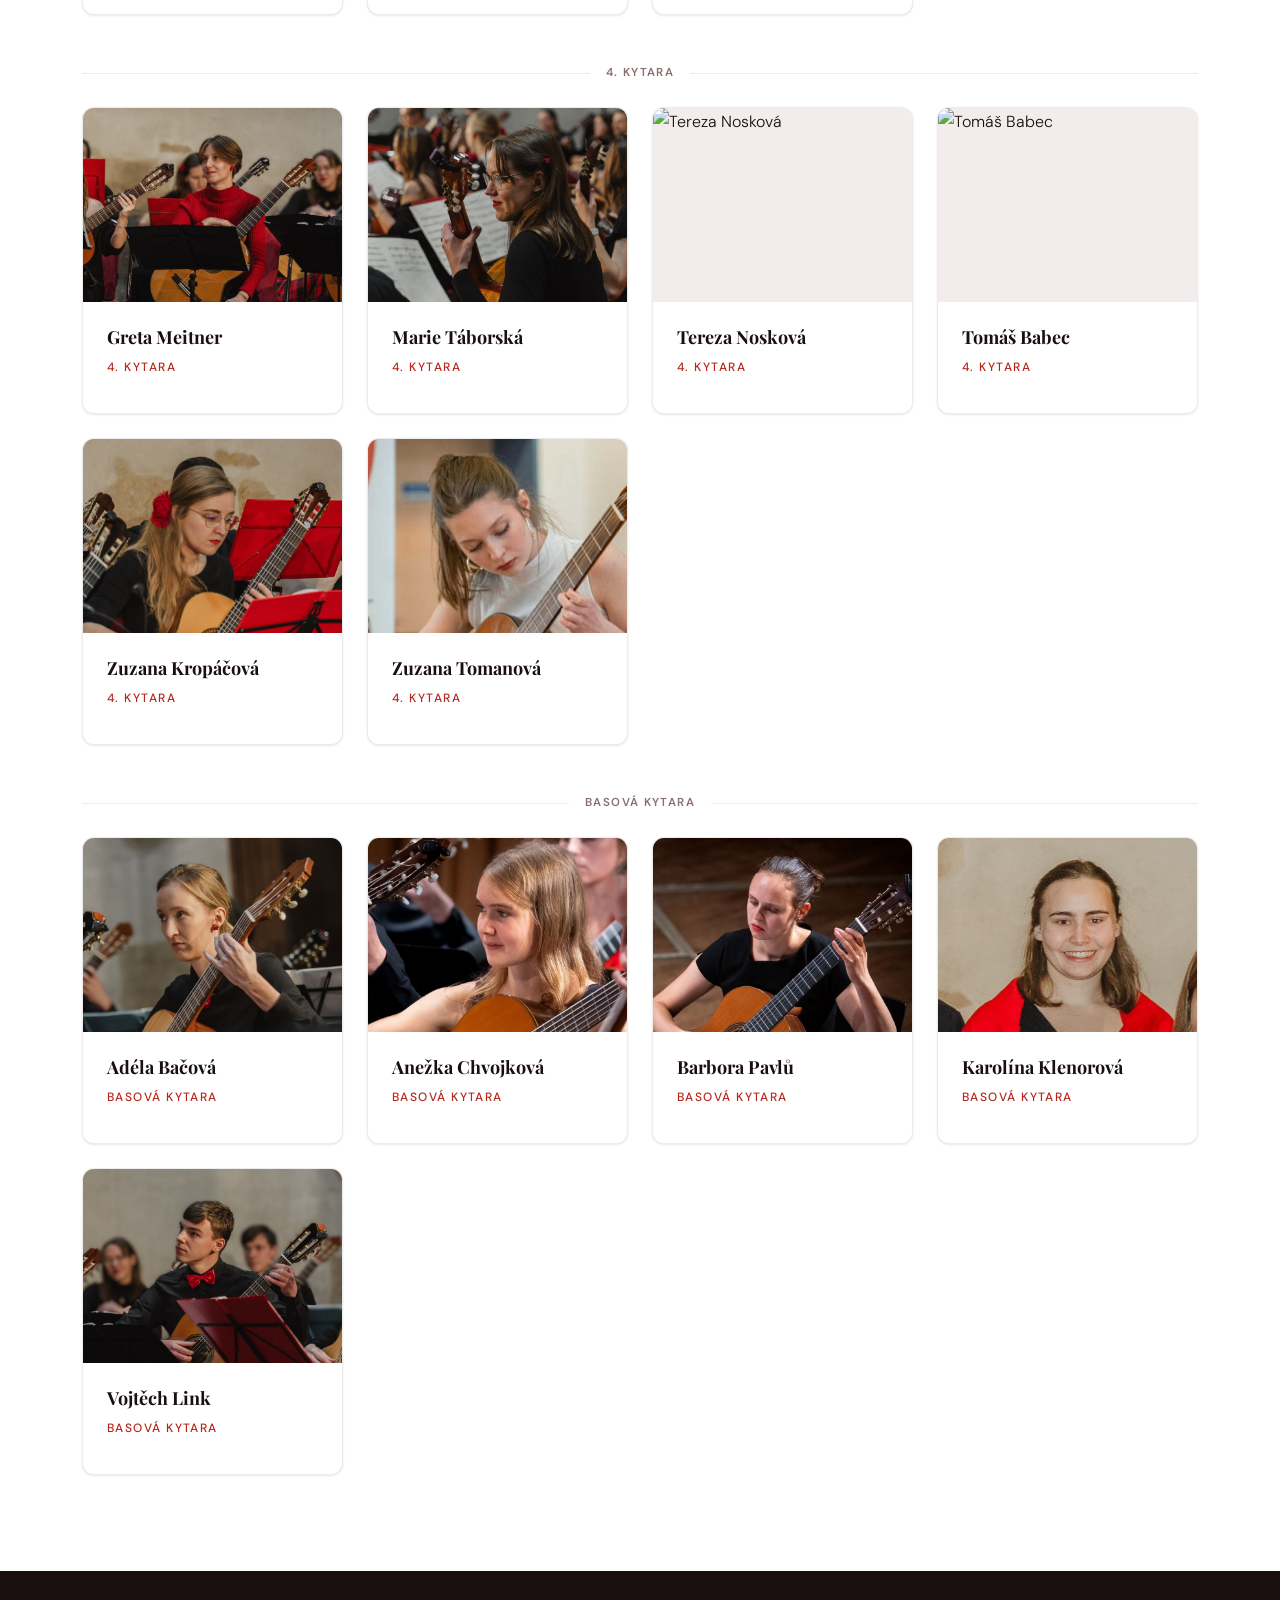
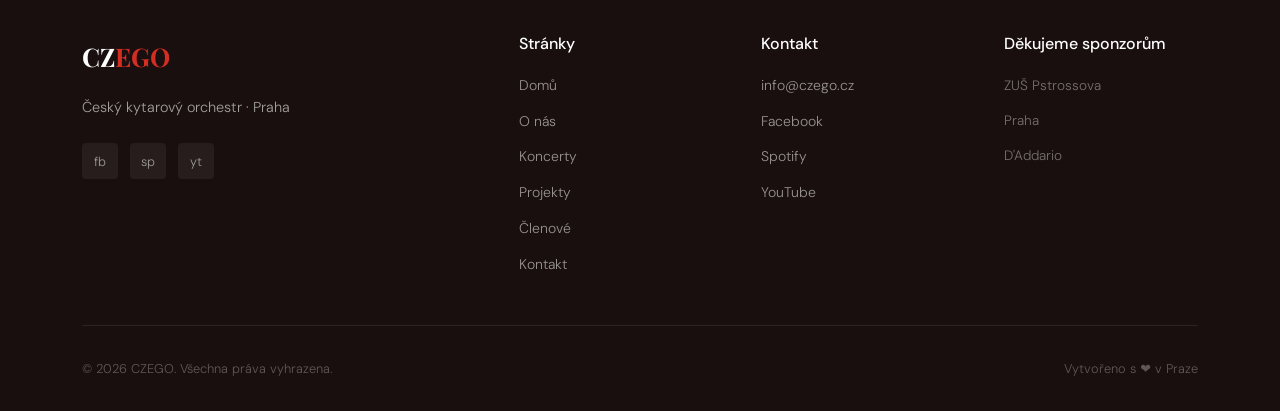
==== commit 47a3e1c4: "add photos" ====
--- a/clenove.html
+++ b/clenove.html
@@ -102,10 +102,12 @@
         const hasSocial = m.social && (m.social.instagram || m.social.facebook);
         return `
         <div class="member-card reveal">
-          <div class="member-card__photo">
+          <div class="member-card__photo${m.photo_alt ? ' member-card__photo--switchable' : ''}"${m.photo_alt ? ' role="button" tabindex="0" aria-label="Zobrazit další fotku"' : ''}>
             ${m.photo
-              ? `<img src="${escHtml(m.photo)}" alt="${escHtml(m.name)}" loading="lazy" width="400" height="300">`
+              ? `<img class="member-card__photo-img member-card__photo-img--primary" src="${escHtml(m.photo)}" alt="${escHtml(m.name)}" loading="lazy" width="400" height="300">`
               : `<div class="member-card__photo-placeholder">${escHtml(initials(m.name))}</div>`}
+            ${m.photo_alt ? `<img class="member-card__photo-img member-card__photo-img--alt" src="${escHtml(m.photo_alt)}" alt="${escHtml(m.name)}" loading="lazy" width="400" height="300">` : ''}
+            ${m.photo_alt ? `<span class="member-card__photo-hint" aria-hidden="true">📷</span>` : ''}
           </div>
           <div class="member-card__body">
             <div class="member-card__name">${escHtml(m.name)}</div>
@@ -137,6 +139,13 @@
           </div>
         </div>`).join('');
 
+      // Přepínání fotek
+      grid.querySelectorAll('.member-card__photo--switchable').forEach(el => {
+        const toggle = () => el.classList.toggle('member-card__photo--flipped');
+        el.addEventListener('click', toggle);
+        el.addEventListener('keydown', e => { if (e.key === 'Enter' || e.key === ' ') { e.preventDefault(); toggle(); } });
+      });
+
       // Structured data pro členy
       const persons = sorted.map(m => ({
         '@context': 'https://schema.org',
--- a/assets/css/main.css
+++ b/assets/css/main.css
@@ -523,7 +523,7 @@
   display: inline-flex;
   align-items: center;
   padding: .3rem .85rem;
-  border: 1px solid var(--border);
+  border: 1px solid var(--border-mid);
   border-radius: var(--r-full);
   font-size: .78rem;
   font-weight: 500;
@@ -609,6 +609,44 @@
   transition: transform var(--transition-slow);
 }
 .member-card:hover .member-card__photo img { transform: scale(1.04); }
+
+.member-card__photo--switchable {
+  cursor: pointer;
+}
+.member-card__photo-img {
+  position: absolute;
+  inset: 0;
+  transition: opacity 400ms ease, transform var(--transition-slow);
+}
+.member-card__photo-img--alt {
+  opacity: 0;
+}
+.member-card__photo--flipped .member-card__photo-img--primary {
+  opacity: 0;
+}
+.member-card__photo--flipped .member-card__photo-img--alt {
+  opacity: 1;
+}
+.member-card__photo-hint {
+  position: absolute;
+  bottom: var(--sp-2);
+  right: var(--sp-2);
+  font-size: .85rem;
+  background: rgba(255,255,255,.75);
+  border-radius: var(--r-full);
+  width: 28px;
+  height: 28px;
+  display: flex;
+  align-items: center;
+  justify-content: center;
+  opacity: 0;
+  transition: opacity var(--transition);
+  pointer-events: none;
+}
+.member-card__photo--switchable:hover .member-card__photo-hint {
+  opacity: 1;
+}
+
 .member-card__photo-placeholder {
   width: 100%;
   height: 100%;
@@ -966,6 +1004,32 @@
 }
 @media (max-width: 768px) {
   .two-col--abroad { grid-template-columns: 1fr; gap: var(--sp-8); }
+}
+
+/* ── Videos ── */
+.videos-grid {
+  display: grid;
+  grid-template-columns: 1fr 1fr;
+  gap: var(--sp-6);
+  margin-top: var(--sp-8);
+}
+.video-wrap {
+  position: relative;
+  aspect-ratio: 16 / 9;
+  border-radius: var(--r-lg);
+  overflow: hidden;
+  background: var(--ink);
+  box-shadow: var(--shadow-md);
+}
+.video-wrap iframe {
+  position: absolute;
+  inset: 0;
+  width: 100%;
+  height: 100%;
+  border: 0;
+}
+@media (max-width: 640px) {
+  .videos-grid { grid-template-columns: 1fr; }
 }
 
 /* ── Section Divider ── */
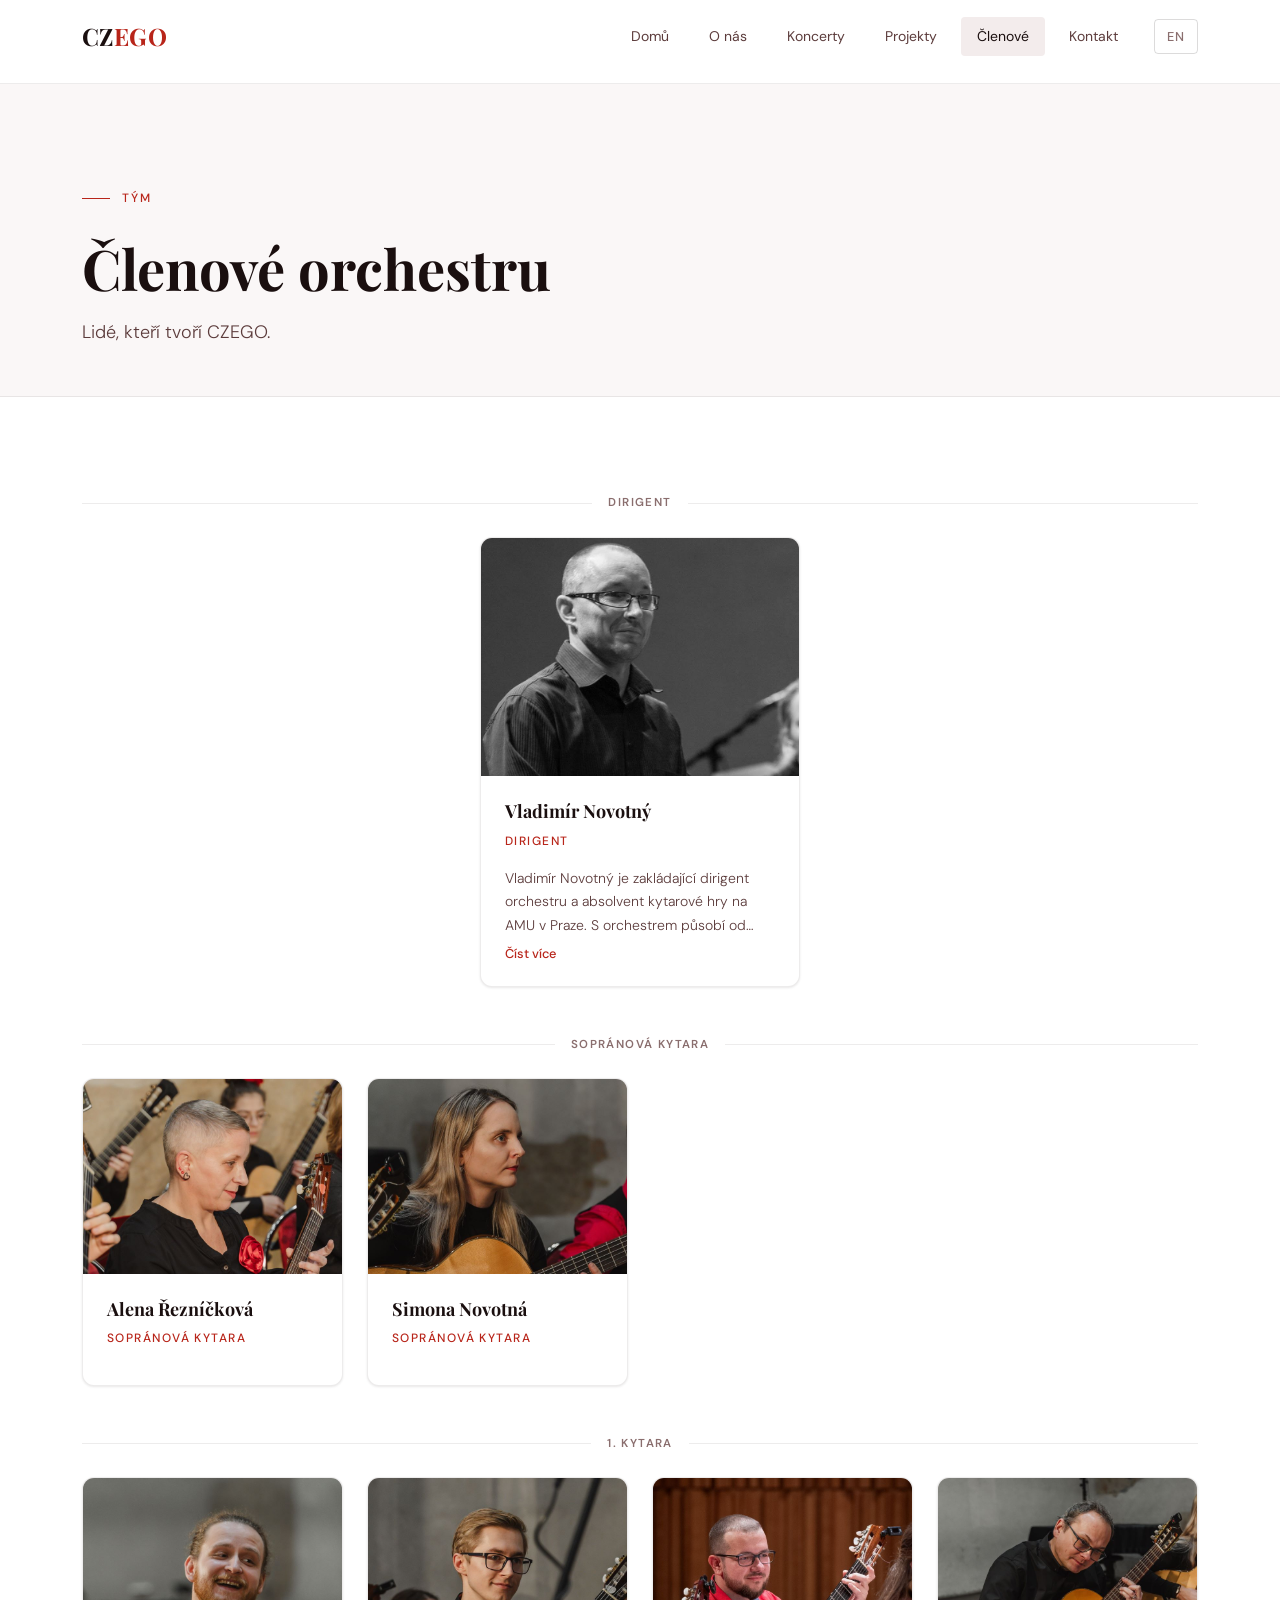
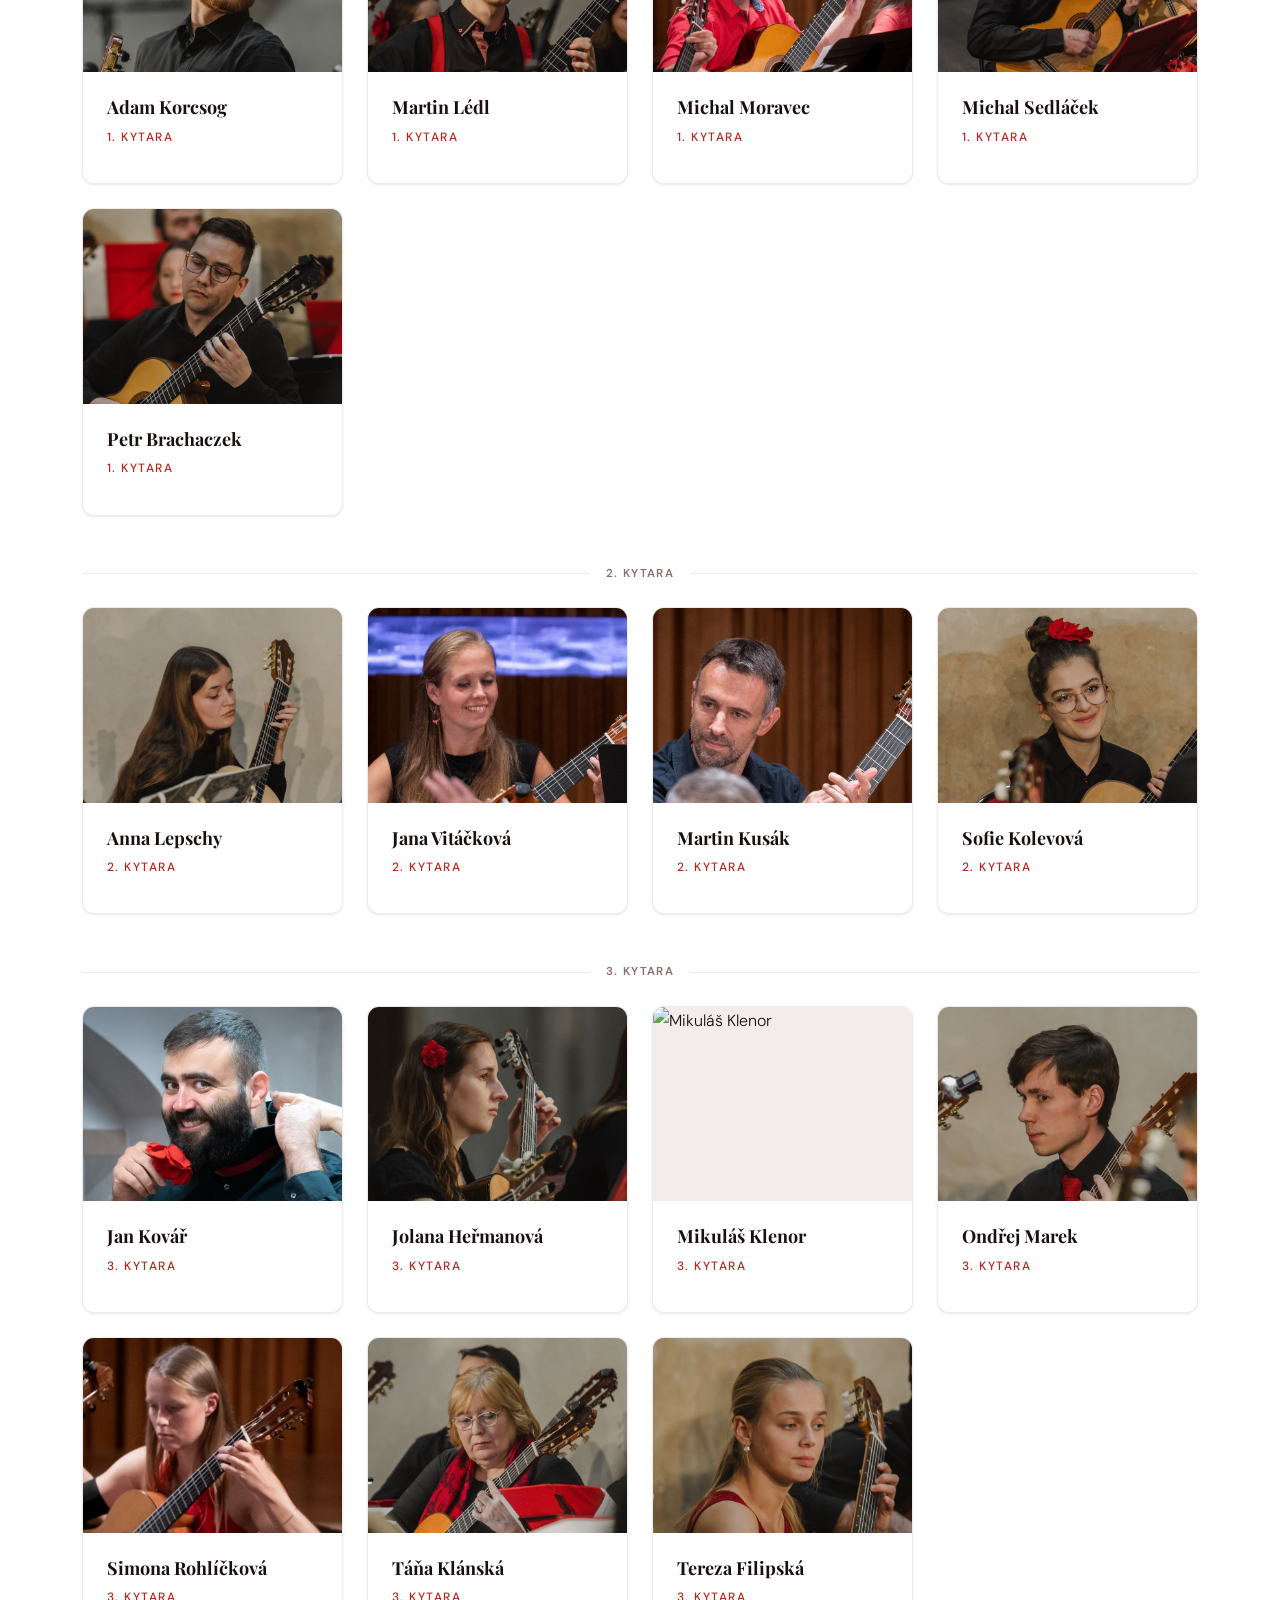
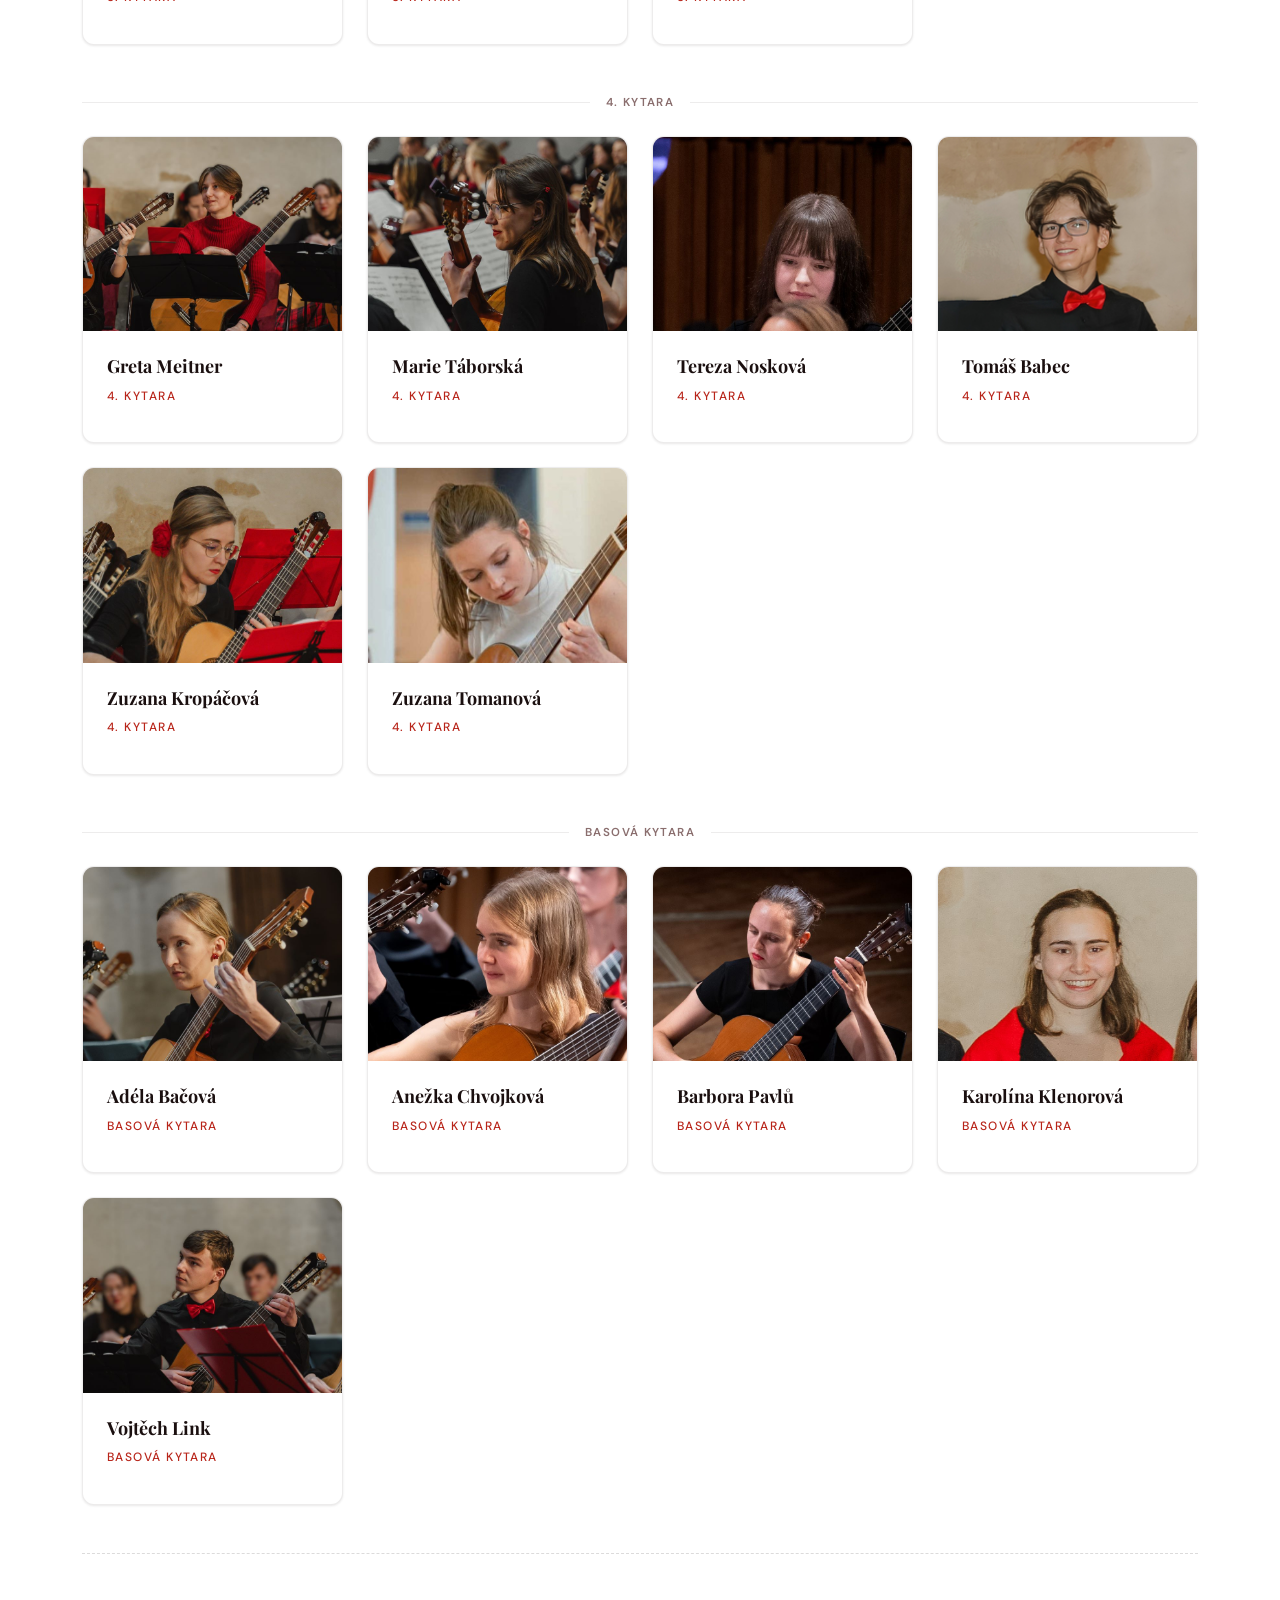
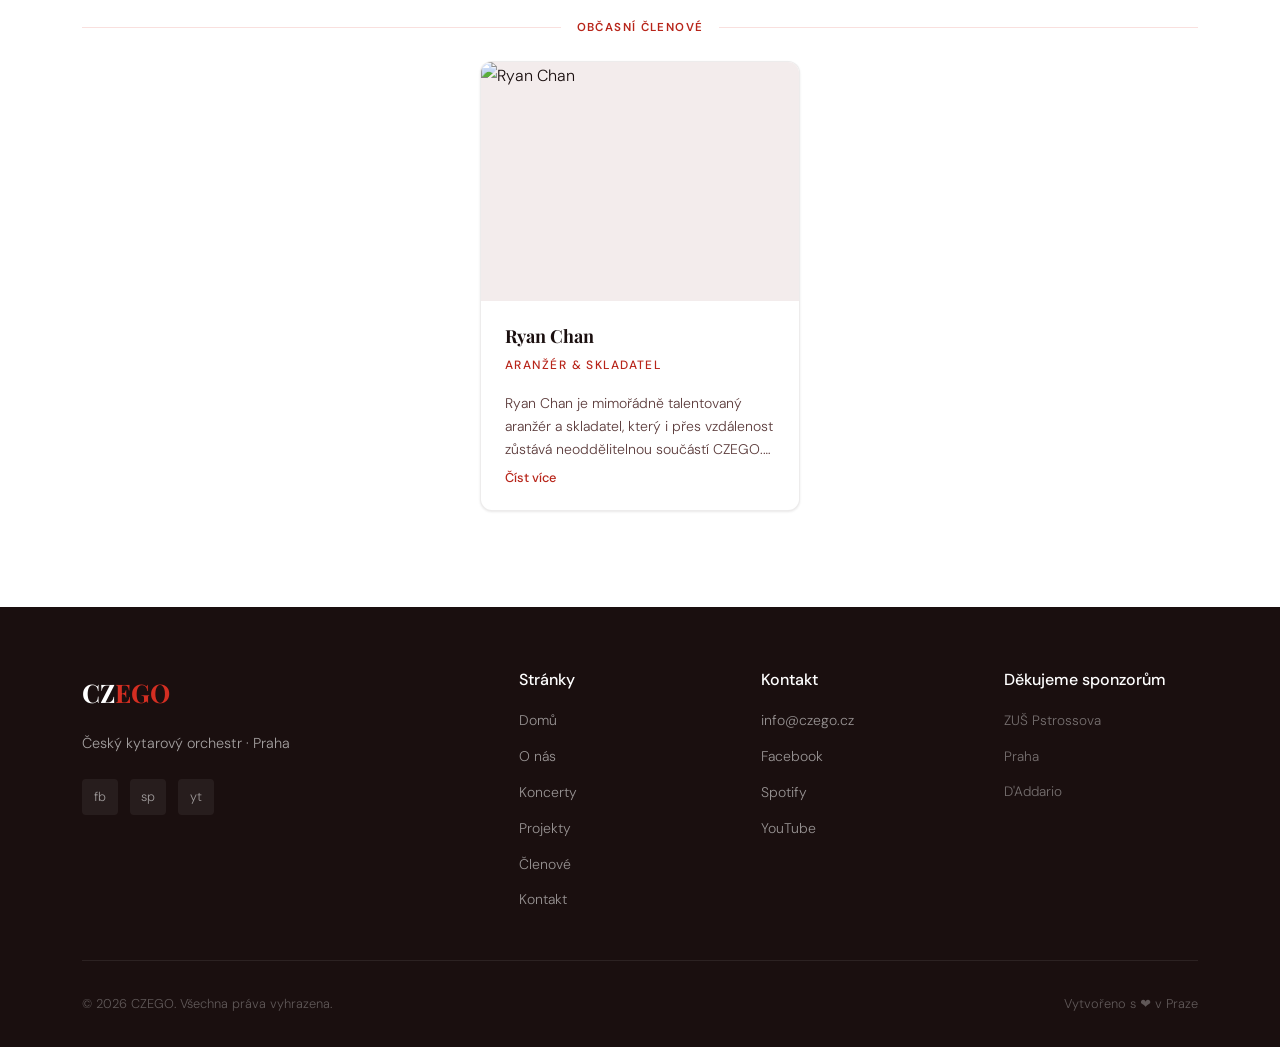
==== commit 3bb44744: "add photos and ryan" ====
--- a/clenove.html
+++ b/clenove.html
@@ -113,6 +113,7 @@
             <div class="member-card__name">${escHtml(m.name)}</div>
             <div class="member-card__role">${escHtml(isCs ? m.role_cs : m.role_en)}</div>
             <p class="member-card__bio">${escHtml(isCs ? m.bio_cs : m.bio_en)}</p>
+            ${(isCs ? m.bio_cs : m.bio_en) ? `<button class="member-card__bio-toggle" hidden>${isCs ? 'Číst více' : 'Read more'}</button>` : ''}
             ${hasSocial ? `
             <div class="member-card__social">
               ${m.social.instagram ? `<a href="${escHtml(m.social.instagram)}" target="_blank" rel="noopener noreferrer" aria-label="Instagram">IG</a>` : ''}
@@ -122,14 +123,18 @@
         </div>`;
       }
 
-      // Seskup podle role (zachová pořadí z ROLE_ORDER)
+      // Odděl hosty od stálých členů
+      const regular = sorted.filter(m => !m.guest);
+      const guests  = sorted.filter(m =>  m.guest);
+
+      // Seskup stálé členy podle role (zachová pořadí z ROLE_ORDER)
       const groupMap = new Map();
-      for (const m of sorted) {
+      for (const m of regular) {
         if (!groupMap.has(m.role_cs)) groupMap.set(m.role_cs, { role_cs: m.role_cs, role_en: m.role_en, members: [] });
         groupMap.get(m.role_cs).members.push(m);
       }
 
-      grid.innerHTML = [...groupMap.values()].map(g => `
+      const regularHTML = [...groupMap.values()].map(g => `
         <div class="members-group">
           <div class="members-group__header">
             <span class="members-group__label">${escHtml(isCs ? g.role_cs : g.role_en)}</span>
@@ -138,6 +143,34 @@
             ${g.members.map(memberCardHTML).join('')}
           </div>
         </div>`).join('');
+
+      const guestsHTML = guests.length === 0 ? '' : `
+        <div class="members-group members-group--guests">
+          <div class="members-group__header members-group__header--guests">
+            <span class="members-group__label">${isCs ? 'Občasní členové' : 'Guest Members'}</span>
+          </div>
+          <div class="members-grid${guests.length === 1 ? ' members-grid--solo' : ''}">
+            ${guests.map(memberCardHTML).join('')}
+          </div>
+        </div>`;
+
+      grid.innerHTML = regularHTML + guestsHTML;
+
+      // Rozbalovací bio
+      grid.querySelectorAll('.member-card__bio').forEach(bio => {
+        if (bio.scrollHeight > bio.clientHeight) {
+          const btn = bio.nextElementSibling;
+          if (btn && btn.classList.contains('member-card__bio-toggle')) {
+            btn.hidden = false;
+            btn.addEventListener('click', () => {
+              const expanded = bio.classList.toggle('member-card__bio--expanded');
+              btn.textContent = expanded
+                ? (isCs ? 'Méně' : 'Less')
+                : (isCs ? 'Číst více' : 'Read more');
+            });
+          }
+        }
+      });
 
       // Přepínání fotek
       grid.querySelectorAll('.member-card__photo--switchable').forEach(el => {
--- a/assets/css/main.css
+++ b/assets/css/main.css
@@ -573,6 +573,18 @@
   height: 1px;
   background: var(--border-light);
 }
+.members-group--guests {
+  margin-top: var(--sp-16);
+  padding-top: var(--sp-16);
+  border-top: 1px dashed var(--border-mid);
+}
+.members-group__header--guests .members-group__label {
+  color: var(--red);
+}
+.members-group__header--guests::before,
+.members-group__header--guests::after {
+  background: var(--red-tint2);
+}
 
 /* ── Member Cards ── */
 .members-grid {
@@ -682,7 +694,26 @@
   -webkit-line-clamp: 3;
   -webkit-box-orient: vertical;
   overflow: hidden;
-}
+  transition: none;
+}
+.member-card__bio--expanded {
+  display: block;
+  overflow: visible;
+  -webkit-line-clamp: unset;
+}
+.member-card__bio-toggle {
+  display: inline-block;
+  margin-top: var(--sp-2);
+  font-size: .8rem;
+  font-weight: 500;
+  color: var(--red);
+  background: none;
+  border: none;
+  padding: 0;
+  cursor: pointer;
+  font-family: var(--font-body);
+}
+.member-card__bio-toggle:hover { text-decoration: underline; }
 .member-card__social {
   display: flex;
   gap: var(--sp-3);
